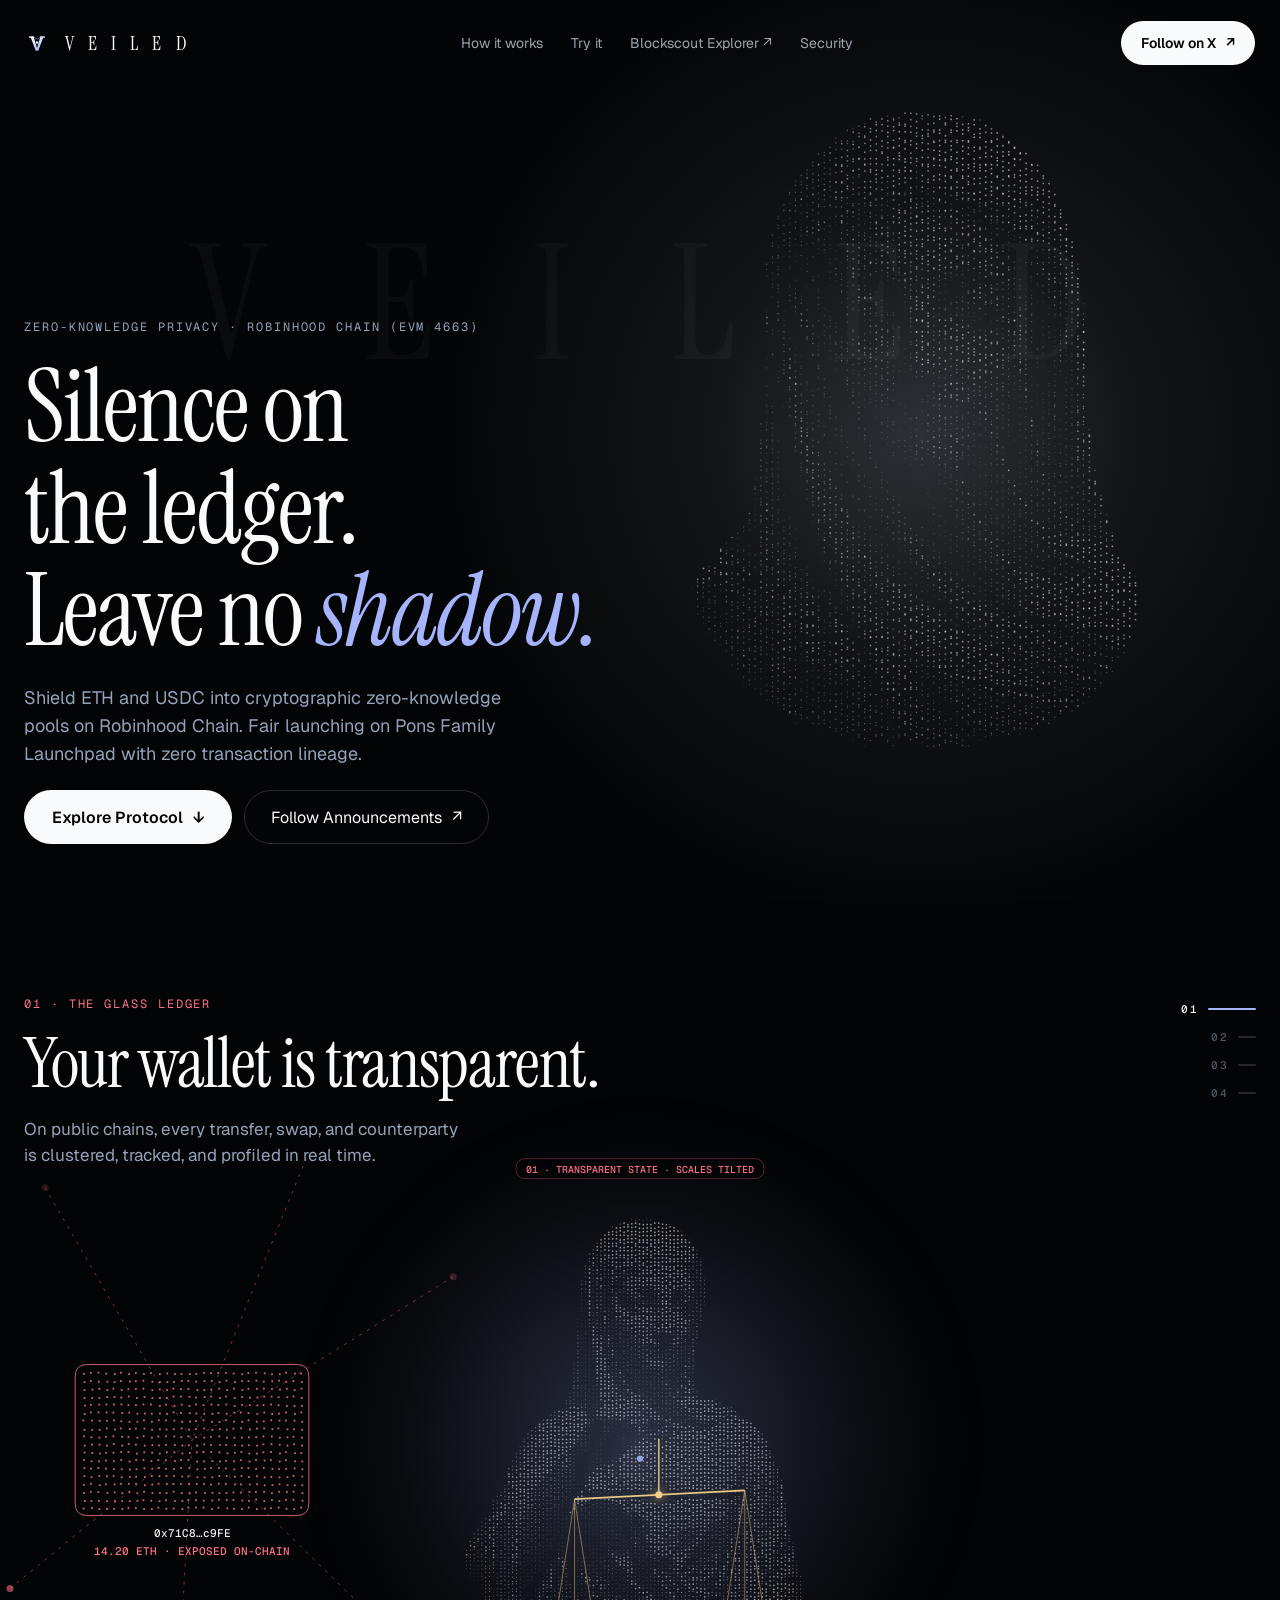
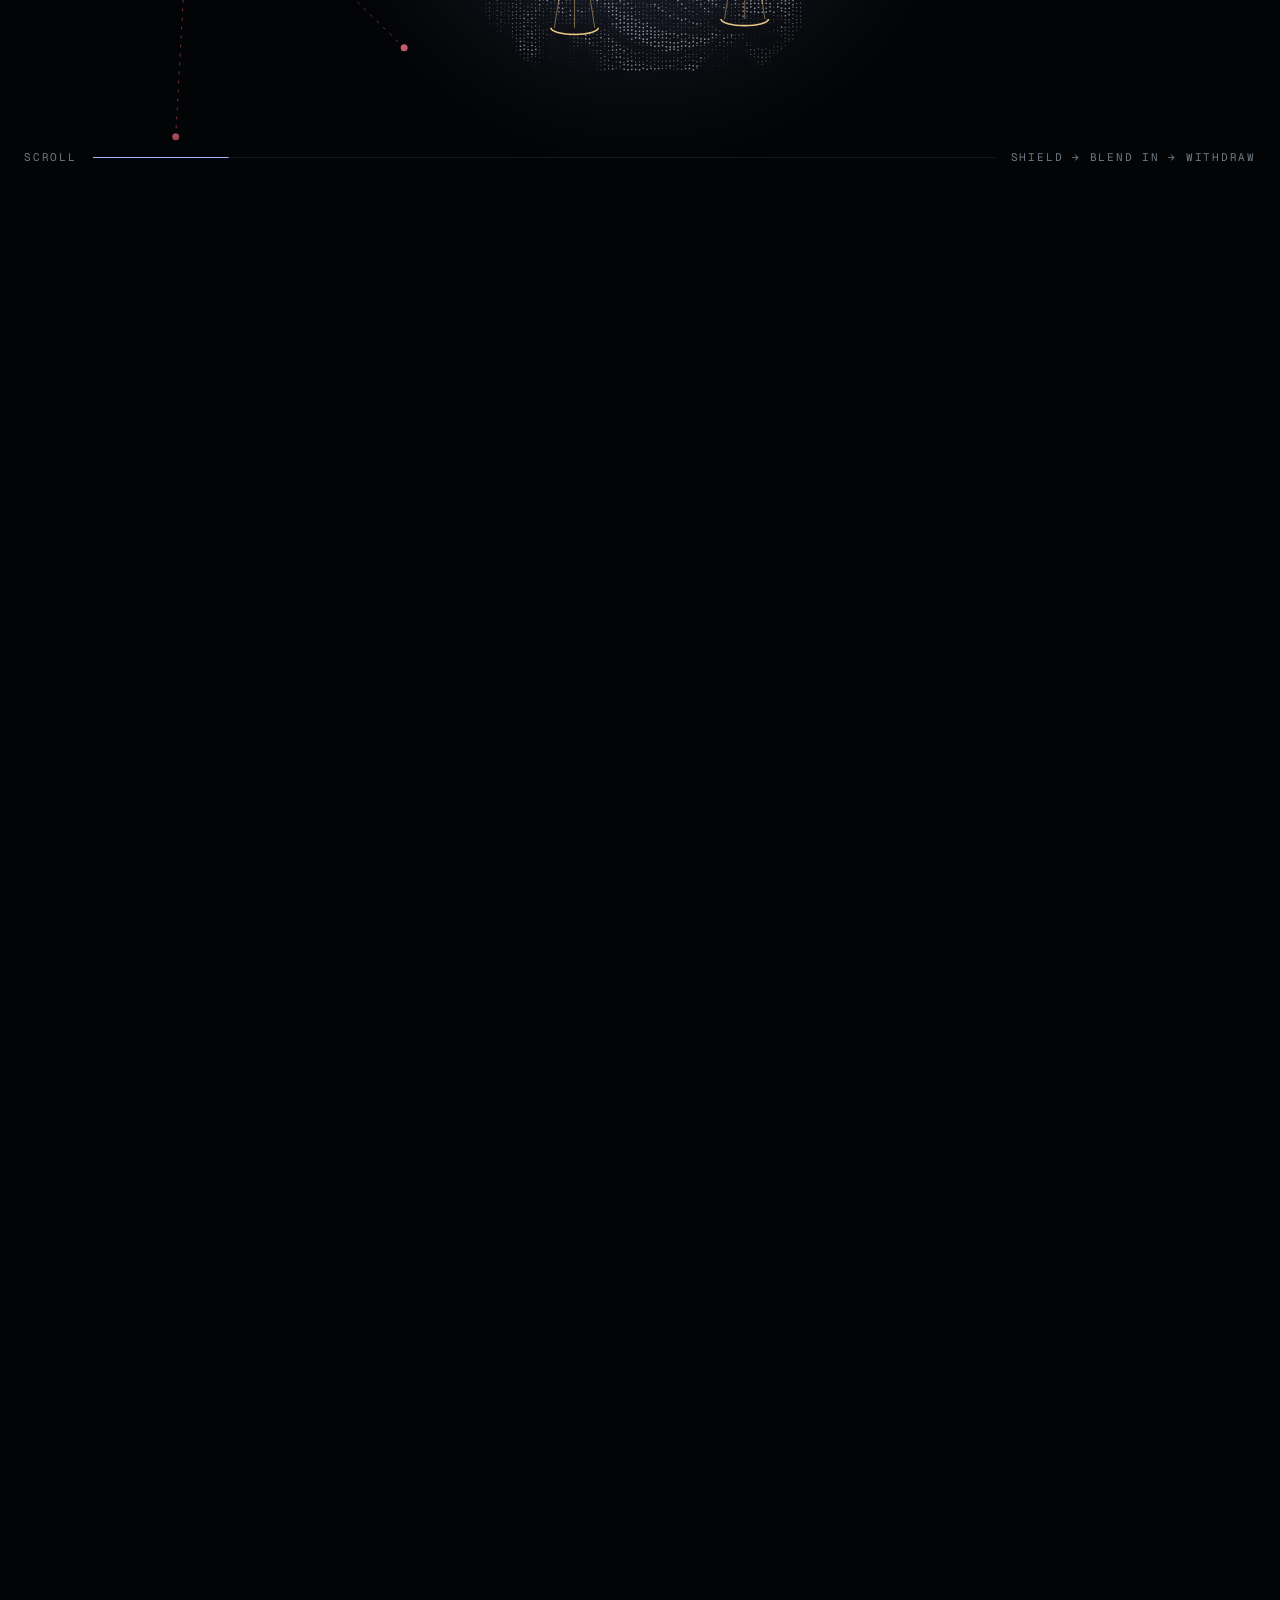
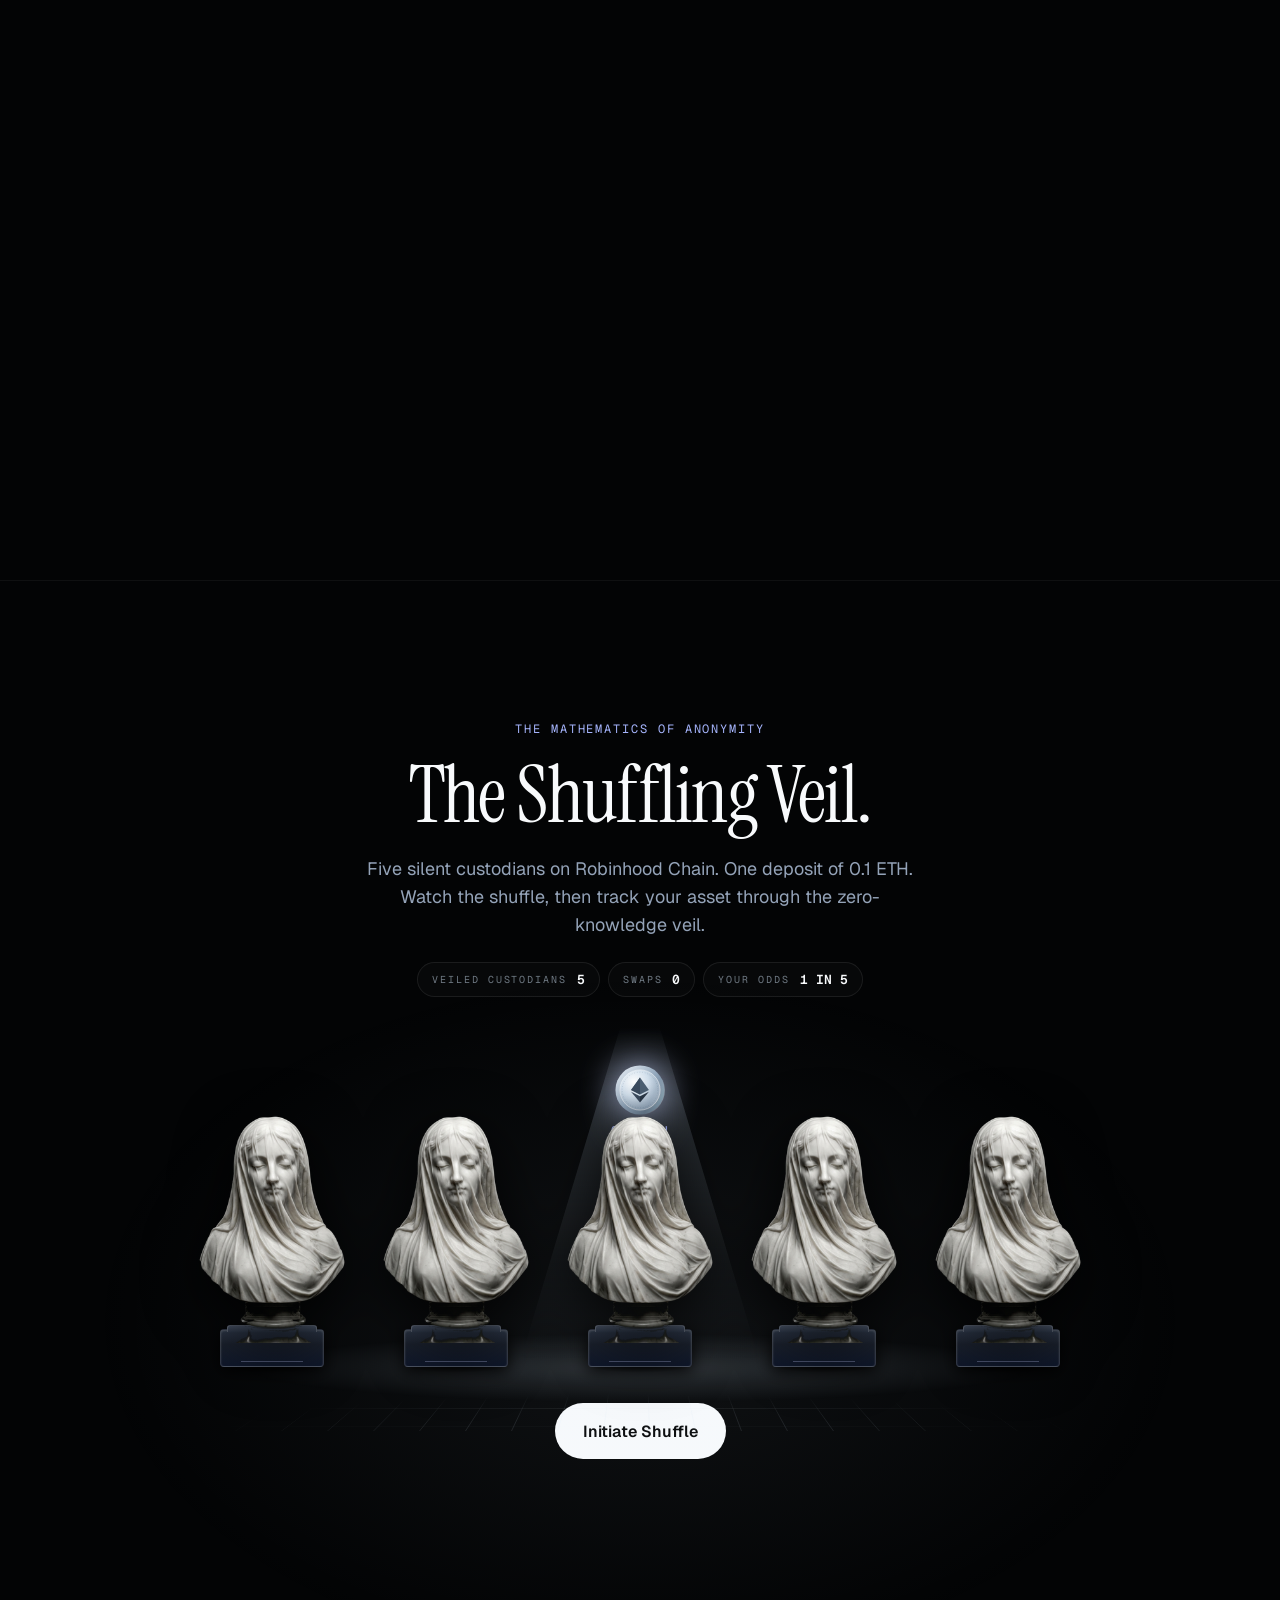
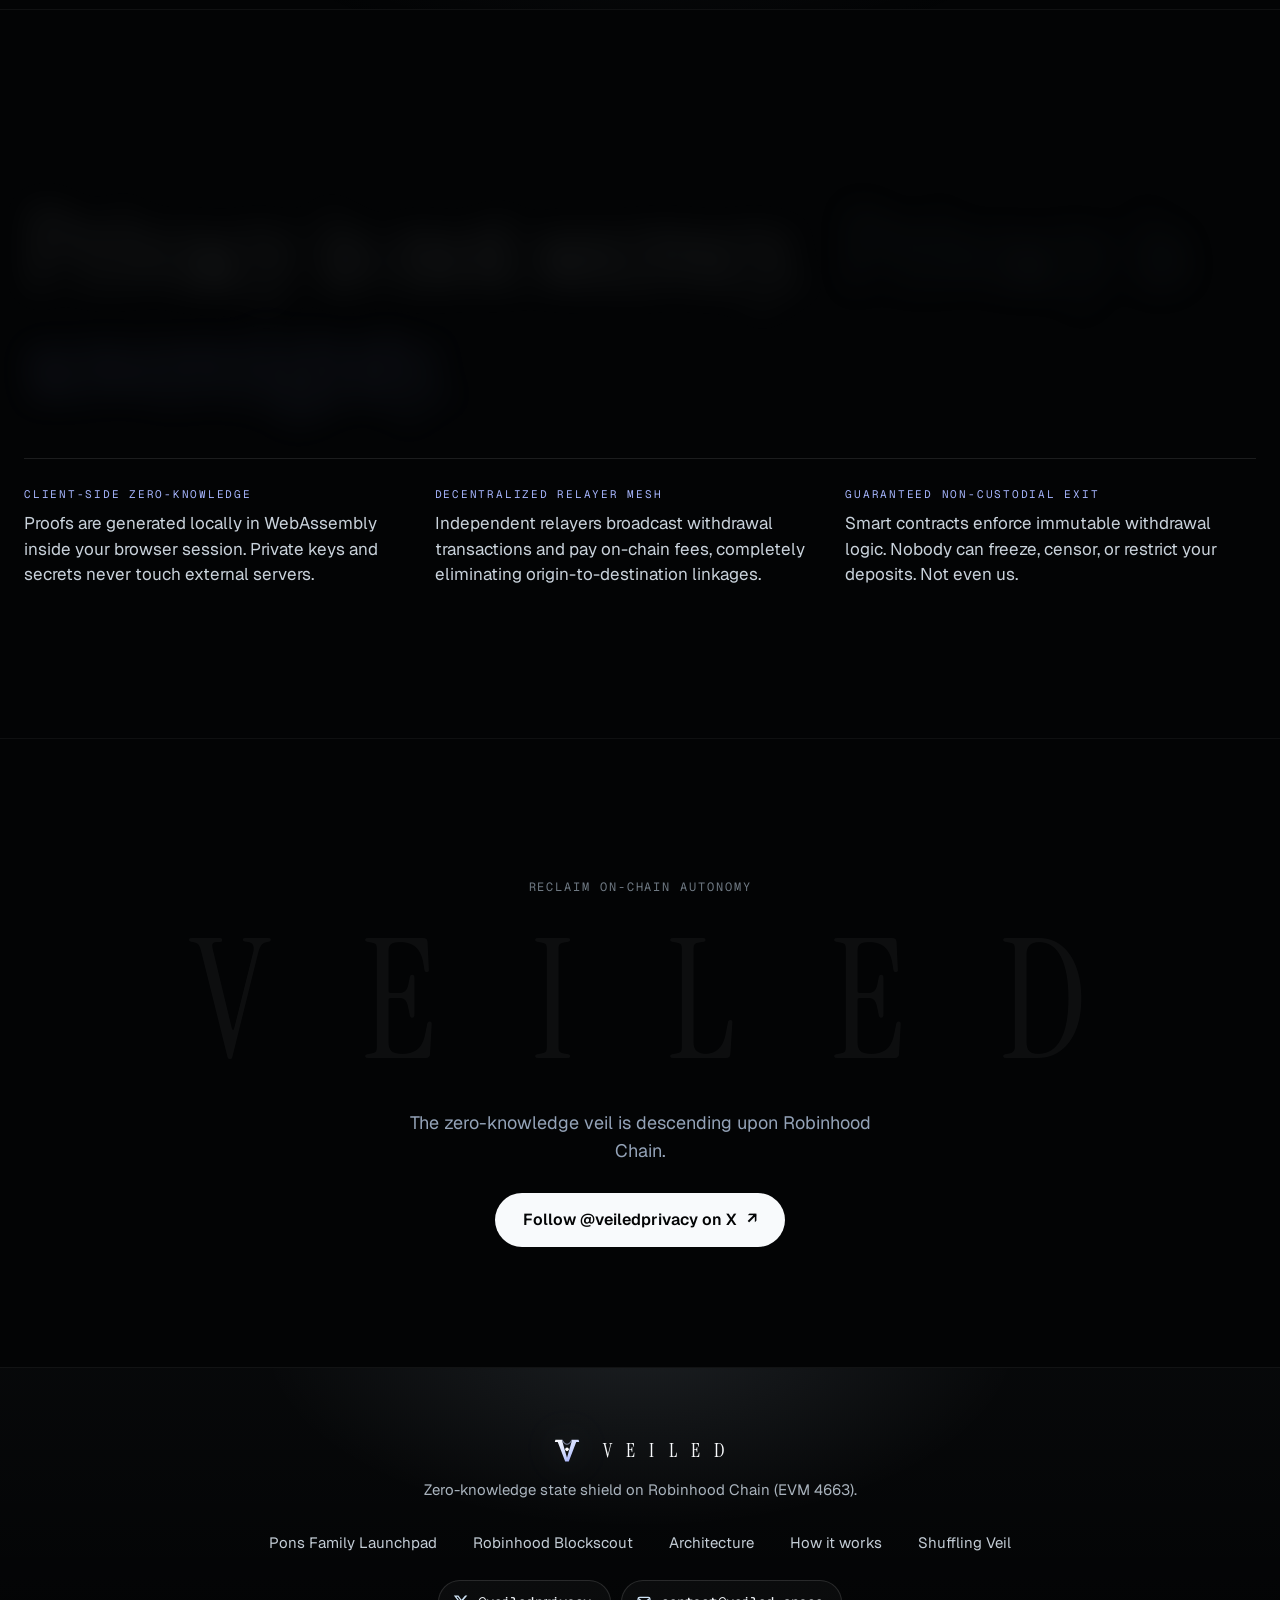
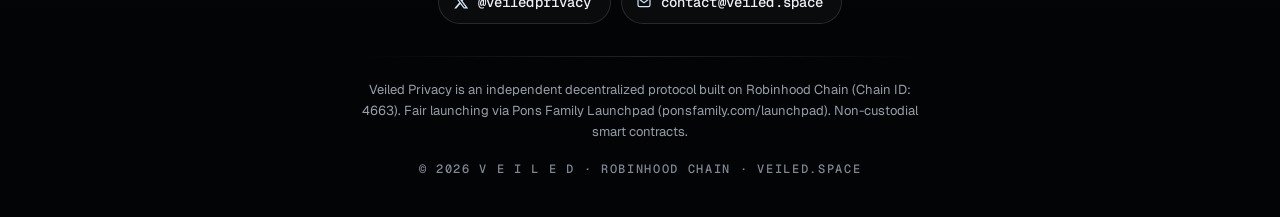
==== index.html @ 88e65398 "feat: initial release of V E I L E D on Robinhood Chain (EVM 4663)" ====
<!doctype html>
<html lang="en">
<head>
<meta charset="utf-8">
<meta name="viewport" content="width=device-width,initial-scale=1,viewport-fit=cover">
<title>V E I L E D · Zero-Knowledge State Shield on Robinhood Chain</title>
<meta name="description" content="Shield ETH and USDC into cryptographic zero-knowledge pools on Robinhood Chain. Fair launching via Pons Family Launchpad. Unlink your transaction lineage with mathematical finality.">
<link rel="icon" href="./favicon.svg" type="image/svg+xml">
<link rel="apple-touch-icon" href="/apple-touch-icon.png">
<meta name="theme-color" content="#030405">
<link rel="canonical" href="https://veiled.space/">
<meta property="og:type" content="website">
<meta property="og:site_name" content="V E I L E D">
<meta property="og:title" content="V E I L E D · Zero-Knowledge State Shield on Robinhood Chain">
<meta property="og:description" content="Shield ETH and USDC into cryptographic zero-knowledge pools on Robinhood Chain. Fair launching via Pons Family Launchpad. Unlink your transaction lineage with mathematical finality.">
<meta property="og:url" content="https://veiled.space/">
<meta property="og:image" content="https://veiled.space/share.png">
<meta property="og:image:type" content="image/png">
<meta property="og:image:width" content="1200">
<meta property="og:image:height" content="630">
<meta property="og:image:alt" content="Veiled: Silence on the ledger. Leave no shadow. Private ETH and USDC on Robinhood Chain.">
<meta name="twitter:card" content="summary_large_image">
<meta name="twitter:site" content="@veiledprivacy">
<meta name="twitter:title" content="V E I L E D · Zero-Knowledge State Shield on Robinhood Chain">
<meta name="twitter:description" content="Shield ETH and USDC into cryptographic zero-knowledge pools on Robinhood Chain. Fair launching via Pons Family Launchpad. Unlink your transaction lineage with mathematical finality.">
<meta name="twitter:image" content="https://veiled.space/share.png">

<link rel="preconnect" href="https://fonts.googleapis.com">
<link rel="preconnect" href="https://fonts.gstatic.com" crossorigin>
<link rel="stylesheet" href="https://fonts.googleapis.com/css2?family=Syne:wght@700;800&family=Geist:wght@400;500;600;700&family=Geist+Mono:wght@400;500&display=swap">
<style>
@font-face {
  font-family: 'Instrument Serif';
  font-style: normal;
  font-weight: 400;
  font-display: swap;
  src: url('./assets/instrument-serif-normal.woff2') format('woff2');
}
@font-face {
  font-family: 'Instrument Serif';
  font-style: italic;
  font-weight: 400;
  font-display: swap;
  src: url('./assets/instrument-serif-italic.woff2') format('woff2');
}

/* Layout: one cinematic scene per section — dust hood, pinned scroll story, shell game, statement, flashlight wordmark. */
:root{
  --bg:#030405;
  --ink:#F8FAFC;
  --soft:#94A3B8;
  --dim:#6F7983;
  --line:rgba(255,255,255,.08);
  --accent:#A5B4FC;
  --hot:#FB7185;
  --warn:#E9C27A;
  --display:'Syne','Arial Black',system-ui,sans-serif;
  --headline:'Instrument Serif',Baskerville,Georgia,'Times New Roman',serif;
  --body:'Geist',ui-sans-serif,system-ui,-apple-system,'Segoe UI',sans-serif;
  --mono:'Geist Mono',ui-monospace,'SFMono-Regular',Menlo,Consolas,monospace;
  color-scheme:dark;
}
*{box-sizing:border-box}
[hidden]{display:none!important}
html{scroll-behavior:smooth}
body{margin:0;background:var(--bg);color:var(--ink);font-family:var(--body);-webkit-font-smoothing:antialiased;overflow-x:hidden}
a{color:var(--ink)}
:focus-visible{outline:2px solid var(--accent);outline-offset:3px;border-radius:8px}
h1,h2{text-wrap:balance}
.wrap{width:100%;max-width:1280px;margin:0 auto;padding-inline:24px}
.mono{font-family:var(--mono);font-size:12px;letter-spacing:.16em;text-transform:uppercase}

/* buttons */
.btn{display:inline-flex;align-items:center;gap:10px;min-height:54px;padding:0 28px;border-radius:999px;border:0;background:var(--ink);color:var(--bg);text-decoration:none;font:600 16px var(--body);cursor:pointer;transition:transform .3s cubic-bezier(.2,.7,.1,1),box-shadow .3s}
.btn:hover{transform:translateY(-2px) scale(1.02);box-shadow:0 0 0 6px rgba(207,227,245,.08),0 18px 50px -10px rgba(207,227,245,.5)}
.btn .arr{display:inline-block;transition:transform .3s}
.btn:hover .arr{transform:translate(3px,-3px)}
.ghost{display:inline-flex;align-items:center;gap:10px;min-height:54px;padding:0 26px;border-radius:999px;border:1px solid rgba(255,255,255,.16);color:var(--ink);text-decoration:none;font-size:16px;transition:background .25s,border-color .25s}
.ghost:hover{background:rgba(255,255,255,.06);border-color:rgba(255,255,255,.3)}



/* hero */
.hero{position:relative;height:100vh;height:100svh;min-height:640px;display:flex;flex-direction:column;justify-content:flex-end;overflow:hidden;cursor:crosshair}
.halo{position:absolute;left:50%;top:42%;width:980px;height:980px;max-width:none;border-radius:50%;background:radial-gradient(circle,rgba(207,227,245,.2) 0%,rgba(207,227,245,.07) 28%,transparent 62%);transform:translate(-50%,-50%);animation:breathe 6s ease-in-out infinite;pointer-events:none}
@media (min-width:960px){.halo{left:72%;top:48%;width:1150px;height:1150px}}
@keyframes breathe{0%,100%{opacity:.75;transform:translate(-50%,-50%) scale(1)}50%{opacity:1;transform:translate(-50%,-50%) scale(1.06)}}
.ghostword{position:absolute;left:0;right:0;top:25%;text-align:center;font:400 clamp(44px,12.5vw,168px)/1 var(--headline);letter-spacing:.22em;padding-left:.22em;color:rgba(255,255,255,.032);pointer-events:none;user-select:none;white-space:nowrap;animation:wm 2.4s cubic-bezier(.16,1,.3,1) both}
@keyframes wm{from{opacity:0;letter-spacing:.38em;transform:scale(.97)}to{opacity:1;letter-spacing:.22em;transform:scale(1)}}
.brand span,.sf-brand span{font-family:var(--headline)!important;font-size:20px!important;font-weight:400!important;letter-spacing:.28em!important;text-transform:uppercase!important;color:var(--ink)!important;padding-left:.28em;display:inline-block;line-height:1}
.loader-word{font:400 24px var(--headline)!important;letter-spacing:.32em!important;text-transform:uppercase!important;color:var(--ink)!important;padding-left:.32em}
.hero canvas,.stage canvas{position:absolute;inset:0;width:100%;height:100%;pointer-events:none}
.hero-copy{position:relative;display:flex;flex-wrap:wrap;align-items:flex-end;justify-content:space-between;gap:32px;padding-block:0 56px;pointer-events:none}
.hero-copy > *{pointer-events:auto}
.hero-main{flex:0 1 580px;max-width:580px;min-width:0;display:flex;flex-direction:column;gap:22px}
.hero h1{margin:0;font:400 clamp(68px,7.8vw,128px)/1.02 var(--headline);letter-spacing:-.02em}
.hero h1 em,.phase h2 em{font-style:italic;font-weight:400;color:var(--accent)}
.hero p{margin:0;max-width:40ch;font-size:18px;line-height:1.55;color:var(--soft)}
.row{display:flex;flex-wrap:wrap;gap:12px}
.hero-side{display:flex;flex-direction:column;align-items:flex-end;gap:10px;color:var(--dim);font-size:11px}
.pulse{width:7px;height:7px;border-radius:50%;background:var(--accent);animation:pulse 1.8s ease-in-out infinite}
@keyframes pulse{0%,100%{opacity:1}50%{opacity:.3}}
.ca{display:flex;align-items:center;gap:14px;padding:10px 10px 10px 12px;margin-bottom:10px;border-radius:20px;border:1px solid rgba(207,227,245,.16);background:linear-gradient(180deg,rgba(207,227,245,.07),rgba(207,227,245,.02));-webkit-backdrop-filter:blur(14px);backdrop-filter:blur(14px);box-shadow:0 18px 50px -24px rgba(207,227,245,.35);text-transform:none;letter-spacing:0}
.ca-icon{flex:none;width:44px;height:44px;border-radius:50%;background:radial-gradient(circle at 50% 35%,rgba(207,227,245,.22),rgba(207,227,245,.04));box-shadow:inset 0 0 0 1px rgba(207,227,245,.22);display:grid;place-items:center}
.ca-icon img{width:30px;height:30px;border-radius:7px}
.ca-name{display:flex;flex-direction:column;gap:4px;margin-right:6px;min-width:0}
.ca-name strong{font:700 17px var(--body);color:var(--ink);letter-spacing:-.01em}
.ca-name small{display:inline-flex;white-space:nowrap;align-items:center;gap:7px;font:500 10px var(--mono);letter-spacing:.16em;text-transform:uppercase;color:var(--dim)}
.ca-name small i{width:6px;height:6px;border-radius:50%;background:var(--accent);box-shadow:0 0 8px var(--accent)}
.ca-addr{display:flex;margin-left:auto;flex:none;align-items:center;min-height:44px;border-radius:12px;border:1px solid rgba(255,255,255,.12);background:rgba(3,4,5,.55);cursor:pointer;transition:border-color .2s,background .2s}
.ca-addr:hover{border-color:rgba(207,227,245,.3);background:rgba(207,227,245,.05)}
.ca-addr code{padding:0 14px;white-space:nowrap;font:500 13px var(--mono);color:var(--ink)}
.ca-copy{display:grid;place-items:center;width:42px;align-self:stretch;border:0;border-left:1px solid rgba(255,255,255,.12);border-radius:0 12px 12px 0;background:none;color:var(--soft);cursor:pointer;transition:color .2s,background .2s}
.ca-copy:hover{color:var(--ink);background:rgba(255,255,255,.05)}
.ca-copy svg{width:15px;height:15px}
.ca-copy .ok,.ca.done .ca-copy .cp{display:none}
.ca.done .ca-copy .ok{display:block;color:var(--accent);animation:caPop .5s cubic-bezier(.3,1.7,.5,1)}
@keyframes caPop{from{opacity:0;transform:scale(.2) rotate(-25deg)}}
.ca-addr code{display:grid;justify-items:center;overflow:hidden}
.ca-addr code > span{grid-area:1/1;transition:opacity .25s,transform .35s cubic-bezier(.2,.7,.1,1)}
.ca-msg{opacity:0;transform:translateY(110%);color:var(--accent)}
.ca.done .ca-full{opacity:0;transform:translateY(-110%)}
.ca.done .ca-msg{opacity:1;transform:none}
.ca{position:relative;overflow:hidden}
.ca::after{content:"";position:absolute;inset:0;background:linear-gradient(100deg,transparent 35%,rgba(207,227,245,.24) 50%,transparent 65%);transform:translateX(-110%);pointer-events:none}
.ca.done::after{animation:caSweep .9s cubic-bezier(.3,.6,.2,1)}
.ca.done{animation:caGlow 1.4s ease-out}
@keyframes caSweep{to{transform:translateX(110%)}}
@keyframes caGlow{from{border-color:rgba(207,227,245,.75);box-shadow:0 0 0 4px rgba(207,227,245,.14),0 18px 60px -10px rgba(207,227,245,.7)}}
@media (prefers-reduced-motion:reduce){.ca.done,.ca.done::after,.ca.done .ca-copy .ok{animation:none}}
@media (max-width:400px){.ca{gap:8px;padding:8px 8px 8px 10px}.ca-icon{width:36px;height:36px}.ca-icon img{width:24px;height:24px}.ca-name{margin-right:0}.ca-name strong{font-size:15px}.ca-name small{font-size:9px;letter-spacing:.08em;gap:6px}.ca-addr{min-height:40px}.ca-addr code{padding:0 10px;font-size:12px}.ca-copy{width:36px}}
.rise{animation:rise .9s cubic-bezier(.2,.7,.1,1) both}
.rise.d1{animation-delay:.1s}.rise.d2{animation-delay:.2s}.rise.d3{animation-delay:.3s}.rise.d4{animation-delay:.4s}
@keyframes rise{from{opacity:0;transform:translateY(40px);filter:blur(10px)}to{opacity:1;transform:none;filter:none}}
.bob{display:inline-block;animation:bob 2.4s ease-in-out infinite}
@keyframes bob{0%,100%{transform:translateY(0)}50%{transform:translateY(6px)}}

/* story */
.story{position:relative;height:320vh;min-height:2400px}
.stage{position:sticky;top:env(safe-area-inset-top,0px);height:100vh;min-height:620px;max-height:980px;overflow:hidden}
.stage-top{position:relative;display:flex;justify-content:space-between;gap:24px;padding-block:96px 0}
.phases{position:relative;flex:1 1 auto;min-width:0;max-width:620px;height:260px}
.phase{position:absolute;inset:0;display:flex;flex-direction:column;gap:16px;opacity:0;transform:translateY(30px);filter:blur(8px);transition:opacity .7s ease,transform .9s cubic-bezier(.2,.7,.1,1),filter .7s ease}
.phase.is-past{transform:translateY(-30px)}
.phase.is-active{opacity:1;transform:none;filter:none}
.phase .mono{color:var(--accent)}
.phase[data-i="0"] .mono{color:var(--hot)}
.phase h2{margin:0;font:400 clamp(44px,5.4vw,78px)/1.04 var(--headline);letter-spacing:-.02em}
.phase p{margin:0;max-width:40ch;font-size:17px;line-height:1.55;color:var(--soft)}
.rail{flex:none;display:flex;flex-direction:column;gap:14px;padding-top:6px}
.rail span{display:flex;align-items:center;justify-content:flex-end;gap:10px;font:500 11px var(--mono);letter-spacing:.12em;color:#4E5762;transition:color .4s}
.rail i{display:block;width:18px;height:2px;border-radius:2px;background:rgba(255,255,255,.14);transition:width .5s cubic-bezier(.2,.7,.1,1),background .4s}
.rail span.on{color:var(--ink)}
.rail span.on i{width:48px}
.rail span.done i,.rail span.on i{background:var(--accent)}
.progress{position:absolute;left:0;right:0;bottom:36px}
.progress .wrap{display:flex;align-items:center;gap:16px;color:var(--dim);font-size:11px}
.progress .track{flex:1 1 auto;height:1px;background:var(--line);overflow:hidden}
.progress .bar{display:block;height:100%;background:var(--accent);transform-origin:left;transform:scaleX(0)}
@media (max-width:640px){.rail{display:none}.stage-top{padding-block:84px 0}.hero-side{align-items:flex-start}}

/* game */
.game{position:relative;padding-block:140px 150px;border-top:1px solid rgba(255,255,255,.05);overflow:hidden}
.game::before{content:"";position:absolute;left:50%;top:38%;width:1100px;height:700px;transform:translateX(-50%);background:radial-gradient(closest-side,rgba(207,227,245,.07),transparent);pointer-events:none}
.game-head{position:relative;z-index:3;display:flex;flex-direction:column;align-items:center;text-align:center;gap:18px}
.game-head .mono{color:var(--accent)}
.game h2,.enter h2{margin:0;font:400 clamp(48px,6.2vw,92px)/1.03 var(--headline);letter-spacing:-.02em}
.game-head p{margin:0;min-height:56px;max-width:46ch;font-size:18px;line-height:1.55;color:var(--soft);transition:color .3s}
.game-head p.reveal{color:var(--ink)}
.hud{position:relative;display:flex;justify-content:center;flex-wrap:wrap;gap:8px;margin-top:6px}
.hud span{display:inline-flex;align-items:center;gap:10px;padding:8px 14px;border-radius:999px;border:1px solid rgba(255,255,255,.08);background:rgba(255,255,255,.02);color:var(--dim);font-size:10px}
.hud b{font:600 13px var(--mono);letter-spacing:0;color:var(--ink);font-variant-numeric:tabular-nums}
.table{position:relative;max-width:920px;height:360px;margin:34px auto 0}
.floor{position:absolute;left:-4%;right:-4%;bottom:-40px;height:150px;perspective:600px;pointer-events:none}
.floor::before{content:"";position:absolute;inset:0;transform:rotateX(72deg);transform-origin:50% 100%;
  background-image:linear-gradient(rgba(207,227,245,.10) 1px,transparent 1px),linear-gradient(90deg,rgba(207,227,245,.10) 1px,transparent 1px);background-size:46px 46px;
  -webkit-mask-image:radial-gradient(ellipse 60% 90% at 50% 100%,#000 30%,transparent 75%);mask-image:radial-gradient(ellipse 60% 90% at 50% 100%,#000 30%,transparent 75%)}
.floor::after{content:"";position:absolute;left:10%;right:10%;bottom:28px;height:70px;border-radius:50%;background:radial-gradient(closest-side,rgba(207,227,245,.16),transparent)}
.spot{position:absolute;top:-6px;bottom:30px;width:240px;margin-left:-120px;pointer-events:none;opacity:1;-webkit-mask-image:linear-gradient(180deg,transparent,#000 22%);mask-image:linear-gradient(180deg,transparent,#000 22%);
  background:linear-gradient(180deg,rgba(207,227,245,.22),rgba(207,227,245,.05) 70%,transparent);clip-path:polygon(42% 0,58% 0,100% 100%,0 100%);
  filter:blur(6px);transition:left .5s cubic-bezier(.2,.7,.1,1),opacity .6s ease,width .6s ease,margin .6s ease}
.spot.off{opacity:0}
.spot.flood{left:50%!important;width:100%;margin-left:-50%;opacity:.7}
.hood{position:absolute;bottom:24px;width:20%;height:290px;display:flex;flex-direction:column;align-items:center;justify-content:flex-end;transition:left .45s cubic-bezier(.2,.8,.2,1);z-index:2}
.hood.hop button{animation:hop .32s ease}
@keyframes hop{50%{transform:translateY(-16px) scale(1.02)}}
.hood .plinth{position:absolute;bottom:0;width:min(104px,72%);height:38px;background:linear-gradient(180deg,#2D3748 0%,#1A202C 40%,#0F172A 100%);border:1px solid rgba(255,255,255,.14);border-radius:4px;box-shadow:0 4px 16px rgba(0,0,0,.9),inset 0 1px 2px rgba(255,255,255,.2);z-index:1;display:flex;flex-direction:column;align-items:center}
.hood .plinth::before{content:"";position:absolute;top:-5px;width:86%;height:6px;background:linear-gradient(180deg,#4A5568 0%,#2D3748 100%);border:1px solid rgba(255,255,255,.2);border-bottom:none;border-radius:3px 3px 0 0}
.hood .plinth::after{content:"";position:absolute;bottom:4px;width:60%;height:1px;background:rgba(199,210,254,.3)}
.hood .shadow{position:absolute;bottom:-6px;left:50%;width:110px;height:18px;margin-left:-55px;border-radius:50%;background:radial-gradient(ellipse,rgba(0,0,0,.85) 0%,transparent 70%);pointer-events:none;transition:transform .6s cubic-bezier(.16,1,.3,1),opacity .6s;z-index:0}
.hood.lifted .shadow{transform:scale(.6);opacity:.4}
.hood .coin{position:absolute;bottom:42px;left:50%;width:50px;height:50px;margin-left:-25px;border-radius:50%;z-index:2;opacity:0;transition:transform .65s cubic-bezier(.2,.9,.2,1),opacity .45s ease;filter:drop-shadow(0 0 18px rgba(199,210,254,.85));pointer-events:none}
.hood .coin svg{width:100%;height:100%;display:block}
.coin .spin{position:relative;width:100%;height:100%;border-radius:50%;overflow:hidden;animation:spin 3.2s linear infinite}
@keyframes spin{0%{transform:rotateY(0)}50%{transform:rotateY(180deg)}100%{transform:rotateY(360deg)}}
.coin .spin::after{content:"";position:absolute;inset:0;border-radius:50%;background:linear-gradient(115deg,transparent 35%,rgba(255,255,255,.6) 50%,transparent 65%);background-size:250% 100%;animation:shine 2.4s ease-in-out infinite;mix-blend-mode:overlay}
@keyframes shine{from{background-position:150% 0}to{background-position:-50% 0}}
.coin-label{position:absolute;left:50%;bottom:-22px;transform:translateX(-50%);font:600 11px var(--mono);letter-spacing:.12em;color:var(--accent);white-space:nowrap;opacity:0;transition:opacity .4s .3s}
.revealed .coin-label,.hood.idle-coin .coin-label{opacity:1}
.revealed .coin .spin{animation:pop .6s cubic-bezier(.3,1.6,.5,1) backwards,spin 3.2s .6s linear infinite}
@keyframes pop{from{transform:scale(.3)}}
.hood button{position:absolute;bottom:24px;width:min(148px,88%);aspect-ratio:233/360;padding:0;border:0;background:transparent;display:flex;align-items:flex-end;justify-content:center;z-index:4;transition:transform .65s cubic-bezier(.16,1,.3,1),filter .35s ease,opacity .4s}
.hood button:not([disabled]){cursor:pointer}
.hood .bust-img{width:100%;height:auto;display:block;filter:drop-shadow(0 14px 28px rgba(0,0,0,.85));transition:transform .4s cubic-bezier(.16,1,.3,1),filter .3s ease;user-select:none;pointer-events:auto}
.hood button:not([disabled]):hover{transform:translateY(-8px) scale(1.02);filter:drop-shadow(0 0 24px rgba(199,210,254,.75))}
.hood.picked button{filter:drop-shadow(0 0 34px rgba(245,210,140,.9))}
.hood.lifted button{transform:translateY(-115px);filter:drop-shadow(0 0 28px rgba(199,210,254,.85))}
.hood.revealed .coin{filter:drop-shadow(0 0 28px rgba(199,210,254,.95))}
@media (max-width:640px){.hood{height:220px;bottom:16px}.hood .plinth{width:min(80px,70%);height:30px}.hood .coin{bottom:32px;width:40px;height:40px;margin-left:-20px}.hood button{bottom:18px}.hood.lifted button{transform:translateY(-80px)}.hood .shadow{width:76px;margin-left:-38px}.table{height:330px}.hud span{padding:6px 10px}}
.game-cta{display:flex;justify-content:center;min-height:56px;margin-top:12px}

/* statement */
.clean{padding-block:150px;border-top:1px solid rgba(255,255,255,.05)}
.clean .wrap{display:flex;flex-direction:column;gap:72px}
.big{margin:0;font:400 clamp(46px,9vw,148px)/.98 var(--headline);letter-spacing:-.02em;display:flex;flex-wrap:wrap;gap:0 .24em}
.big .n{color:var(--dim)}.big .a{color:var(--accent)}
.big span{display:inline-block;will-change:filter,opacity,transform}
.points{display:flex;flex-wrap:wrap;border-top:1px solid rgba(255,255,255,.1)}
.points div{flex:1 1 280px;min-width:0;padding:28px 28px 0 0;display:flex;flex-direction:column;gap:10px}
.points .mono{font-size:11px;color:var(--accent)}
.points p{margin:0;font-size:17px;line-height:1.5;color:#C9D2DB}
@supports (animation-timeline: view()){
  .slide{animation:slide linear both;animation-timeline:view();animation-range:entry 0% cover 30%}
}
@keyframes word{from{opacity:.25;filter:blur(12px);transform:translateY(30px)}to{opacity:1;filter:none;transform:none}}
@keyframes slide{from{opacity:.2;transform:translateY(60px)}to{opacity:1;transform:none}}

/* enter */
.enter{position:relative;padding-block:140px 120px;border-top:1px solid rgba(255,255,255,.05);overflow:hidden;display:flex;flex-direction:column;align-items:center;text-align:center;gap:28px}
.enter .mono{color:var(--dim)}
.flashbox{position:relative;width:100%}
.flashbox div{font:400 clamp(44px,13vw,175px)/.95 var(--headline);letter-spacing:.20em;padding-left:.20em;user-select:none}
.flashbox .base{color:rgba(255,255,255,.045)}
.flashbox .lit{position:absolute;inset:0;color:var(--accent);-webkit-mask-image:radial-gradient(circle 220px at var(--cx,-999px) var(--cy,-999px),#000 0%,rgba(0,0,0,.4) 50%,transparent 100%);mask-image:radial-gradient(circle 220px at var(--cx,-999px) var(--cy,-999px),#000 0%,rgba(0,0,0,.4) 50%,transparent 100%)}
.enter p{margin:0;max-width:40ch;font-size:18px;line-height:1.55;color:var(--soft)}
.sr{position:absolute;width:1px;height:1px;overflow:hidden;clip:rect(0 0 0 0);white-space:nowrap}

body:not(.ready) .rise,body:not(.ready) .ghostword{animation-play-state:paused}

@media (prefers-reduced-motion:reduce){
  .halo,.ghostword,.pulse,.rise,.bob,.slide,.coin .spin,.coin .spin::after,.hood.hop button{animation:none}
  .phase,.hood,.coin,.hood button{transition:none}
}


.nav.scrolled{animation:none!important;transform:none!important}
</style>
  <script type="module" crossorigin src="./assets/hosts-Dhq3J-lZ.js"></script>
  <script type="module" crossorigin src="./assets/site-nav-CTcSYDIB.js"></script>
  <link rel="stylesheet" crossorigin href="./assets/hosts-DyUKjrHR.css">
  <link rel="stylesheet" crossorigin href="./assets/site-nav-CgcRjVws.css">
  <link rel="stylesheet" crossorigin href="./assets/loader-LzncGZh9.css">
  <link rel="preconnect" href="https://fonts.googleapis.com">
  <link rel="preconnect" href="https://fonts.gstatic.com" crossorigin>
  <link href="https://fonts.googleapis.com/css2?family=Instrument+Serif:ital@0;1&display=swap" rel="stylesheet">
</head>
<body>
<div class="loader" id="loader" aria-hidden="true">
  <div class="loader-inner">
    <svg viewBox="0 0 28 28" fill="none">
      <path class="lh-outer" d="M 5 6 L 10 6 L 14 20 L 18 6 L 23 6 L 23.5 7.8 L 21.2 7.8 L 15.4 23 L 12.6 23 L 6.8 7.8 L 4.5 7.8 Z" fill="#10151F" stroke="#A5B4FC" stroke-width="1.2"/>
      <path class="lh-void" d="M 10 6 Q 14 13 18 6" stroke="rgba(199,210,254,0.6)" stroke-width="0.8" fill="none"/>
      <circle class="lh-eye" cx="14" cy="13.5" r="1.5" fill="#FFFFFF"/>
    </svg>
    <div class="loader-word">V E I L E D</div>
    <div class="loader-bar"><span></span></div>
    <div class="loader-status">Entering the dark</div>
  </div>
</div>
<script>
(() => {
  // The intro plays once when you first enter (per tab). Reloads and pages you open
  // afterwards in the same visit skip it. Pages that load data first set <html data-wait-app>
  // and call window.veiledLoaded() when ready.
  const el = document.getElementById('loader');
  const finish = () => { document.body.classList.add('ready'); document.dispatchEvent(new Event('veiled:ready')); };
  let seen = false;
  try { seen = sessionStorage.getItem('veiled-seen') === '1'; sessionStorage.setItem('veiled-seen', '1'); } catch (e) {}
  if (seen) { el.remove(); window.veiledLoaded = () => {}; finish(); return; }
  const bar = el.querySelector('.loader-bar span');
  const reduce = window.matchMedia && matchMedia('(prefers-reduced-motion: reduce)').matches;
  const min = reduce ? 0 : 850;
  const start = performance.now();
  let p = 0, pending = 'waitApp' in document.documentElement.dataset ? 2 : 1, done = false;
  const tick = setInterval(() => { p += (0.92 - p) * 0.1; bar.style.setProperty('--p', p.toFixed(3)); }, 80);
  window.veiledLoaded = () => {
    if (done || --pending > 0) return;
    done = true;
    setTimeout(() => {
      clearInterval(tick);
      bar.style.setProperty('--p', '1');
      setTimeout(() => { el.classList.add('out'); finish(); setTimeout(() => el.remove(), 700); }, 120);
    }, Math.max(0, min - (performance.now() - start)));
  };
  if (document.readyState === 'complete') {
    window.veiledLoaded();
  } else {
    addEventListener('load', () => window.veiledLoaded());
    setTimeout(() => window.veiledLoaded(), 1000);
  }
})();
</script>


<header class="nav" id="siteNav">
  <div class="navbar">
    <a class="brand" href="/" aria-label="Veiled home">
      <svg width="24" height="24" viewBox="0 0 28 28" fill="none" aria-hidden="true">
        <defs>
          <linearGradient id="v-nav-mark" x1="0" y1="0" x2="1" y2="1">
            <stop offset="0%" stop-color="#FFFFFF"/>
            <stop offset="60%" stop-color="#C7D2FE"/>
            <stop offset="100%" stop-color="#818CF8"/>
          </linearGradient>
        </defs>
        <path d="M 5 6 L 10 6 L 14 20 L 18 6 L 23 6 L 23.5 7.8 L 21.2 7.8 L 15.4 23 L 12.6 23 L 6.8 7.8 L 4.5 7.8 Z" fill="url(#v-nav-mark)"/>
        <path d="M 10 6 Q 14 13 18 6" stroke="rgba(199,210,254,0.6)" stroke-width="0.8" fill="none"/>
        <circle cx="14" cy="13.5" r="1.4" fill="#FFFFFF"/>
      </svg>
      <span>V E I L E D</span>
    </a>
    <nav class="navlinks" aria-label="Main">
      <a href="#story">How it works</a>
      <a href="#game">Try it</a>
      <a href="https://robinhoodchain.blockscout.com" target="_blank" rel="noopener">Blockscout Explorer ↗</a>
      <a href="#clean">Security</a>
    </nav>
    <div class="nav-cta">
      <a class="btn" href="https://x.com/veiledprivacy" target="_blank" rel="noopener">Follow on X <span class="arr">↗</span></a>
      <button type="button" class="menu-btn" aria-expanded="false" aria-controls="mobileMenu" aria-label="Open menu">
        <svg viewBox="0 0 24 24" fill="none" stroke="currentColor" stroke-width="1.8" aria-hidden="true"><path d="M4 7h16M4 12h16M4 17h16"/></svg>
      </button>
    </div>
  </div>
  <nav class="mobile-menu" id="mobileMenu" aria-label="Menu" hidden>
    <a href="#story">How it works</a>
    <a href="#game">Try it</a>
    <a href="#clean">Security</a>
    <a href="https://robinhoodchain.blockscout.com" target="_blank" rel="noopener">Blockscout Explorer ↗</a>
    <a href="https://x.com/veiledprivacy" target="_blank" rel="noopener">Follow on X ↗</a>
  </nav>
</header>

<main>
  <section class="hero" id="top">
    <div class="halo" aria-hidden="true"></div>
    <div class="ghostword" aria-hidden="true">V E I L E D</div>
    <canvas id="heroCanvas" aria-hidden="true"></canvas>
    <div class="wrap hero-copy">
      <div class="hero-main">
        <span class="mono rise d1" style="color:var(--soft)">Zero-Knowledge Privacy · Robinhood Chain (EVM 4663)</span>
        <h1 class="rise d2">Silence on the ledger.<br>Leave no <em>shadow.</em></h1>
        <p class="rise d3">Shield ETH and USDC into cryptographic zero-knowledge pools on Robinhood Chain. Fair launching on Pons Family Launchpad with zero transaction lineage.</p>
        <div class="row rise d4">
          <a class="btn" href="#story">Explore Protocol <span class="bob">↓</span></a>
          <a class="ghost" href="https://x.com/veiledprivacy" target="_blank" rel="noopener">Follow Announcements <span class="arr">↗</span></a>
        </div>
      </div>
    </div>
  </section>

  <section class="story" id="story" aria-label="How Veiled works">
    <div class="stage" id="stage">
      <canvas id="storyCanvas" aria-hidden="true"></canvas>
      <div class="wrap stage-top">
        <div class="phases">
          <div class="phase is-active" data-i="0">
            <span class="mono">01 · The Glass Ledger</span>
            <h2>Your wallet is transparent.</h2>
            <p>On public chains, every transfer, swap, and counterparty is clustered, tracked, and profiled in real time.</p>
          </div>
          <div class="phase" data-i="1">
            <span class="mono">02 · Cryptographic Shield</span>
            <h2>Sever on-chain lineage.</h2>
            <p>A single client-side zero-knowledge proof deposits your ETH or USDC on Robinhood Chain into the Merkle accumulator pool. That is the last trace anyone sees.</p>
          </div>
          <div class="phase" data-i="2">
            <span class="mono">03 · Anonymity Swarm</span>
            <h2>Dissolve into noise.</h2>
            <p>Inside the accumulator, your state blends into thousands of other deposits. Mathematical entropy makes deterministic tracking impossible.</p>
          </div>
          <div class="phase" data-i="3">
            <span class="mono">04 · Clean Withdrawal</span>
            <h2>Emerge untraceable.</h2>
            <p>Withdraw clean assets to any unlinked destination wallet. Decentralized relayers sponsor initial gas so your fresh wallet needs zero prior history.</p>
          </div>
        </div>
        <div class="rail" aria-hidden="true">
          <span class="on">01<i></i></span><span>02<i></i></span><span>03<i></i></span><span>04<i></i></span>
        </div>
      </div>
      <div class="progress" aria-hidden="true">
        <div class="wrap mono"><span id="modeLabel">Scroll</span><span class="track"><span class="bar" id="bar"></span></span><span>Shield → Blend in → Withdraw</span></div>
      </div>
    </div>
  </section>

  <section class="game" id="game">
    <div class="wrap">
      <div class="game-head slide">
        <span class="mono">The Mathematics of Anonymity</span>
        <h2>The Shuffling Veil.</h2>
        <p id="shellMsg" aria-live="polite">Five silent custodians on Robinhood Chain. One deposit of 0.1 ETH. Watch the shuffle, then track your asset through the zero-knowledge veil.</p>
        <div class="hud mono" aria-hidden="true"><span>Veiled Custodians <b>5</b></span><span>Swaps <b id="swapCount">0</b></span><span>Your odds <b id="oddsText">1 in 5</b></span></div>
      </div>
      <div class="table" id="table">
        <svg width="0" height="0" style="position:absolute" aria-hidden="true" focusable="false">
          <defs>
            <linearGradient id="hg-cloak" x1="0" y1="0" x2="0" y2="1"><stop offset="0" stop-color="#2A3542"/><stop offset=".55" stop-color="#131A22"/><stop offset="1" stop-color="#07090C"/></linearGradient>
            <radialGradient id="cg-face" cx=".35" cy=".3" r=".8"><stop offset="0" stop-color="#FFFFFF"/><stop offset=".45" stop-color="#D3E1EE"/><stop offset="1" stop-color="#7F95AB"/></radialGradient>
            <linearGradient id="cg-rim" x1="0" y1="0" x2="1" y2="1"><stop offset="0" stop-color="#F2F7FC"/><stop offset=".5" stop-color="#93A8BD"/><stop offset="1" stop-color="#4D6074"/></linearGradient>
            <filter id="hg-glow" x="-200%" y="-200%" width="500%" height="500%"><feGaussianBlur stdDeviation=".45" result="b"/><feMerge><feMergeNode in="b"/><feMergeNode in="SourceGraphic"/></feMerge></filter>
          </defs>
        </svg>
        <div class="floor" aria-hidden="true"></div>
        <div class="spot" id="spot" aria-hidden="true"></div>
      </div>
      <div class="game-cta"><button type="button" class="btn" id="shellBtn">Initiate Shuffle</button></div>
    </div>
  </section>

  <section class="clean" id="clean">
    <div class="wrap">
      <h2 class="big"><span>Privacy is not secrecy.</span><span class="n">Privacy is</span><span class="a">sovereignty.</span></h2>
      <div class="points slide">
        <div><span class="mono">Client-Side Zero-Knowledge</span><p>Proofs are generated locally in WebAssembly inside your browser session. Private keys and secrets never touch external servers.</p></div>
        <div><span class="mono">Decentralized Relayer Mesh</span><p>Independent relayers broadcast withdrawal transactions and pay on-chain fees, completely eliminating origin-to-destination linkages.</p></div>
        <div><span class="mono">Guaranteed Non-Custodial Exit</span><p>Smart contracts enforce immutable withdrawal logic. Nobody can freeze, censor, or restrict your deposits. Not even us.</p></div>
      </div>
    </div>
  </section>

  <section class="enter" id="enter">
    <span class="mono">Reclaim On-Chain Autonomy</span>
    <div class="flashbox" id="flashbox">
      <div class="base" aria-hidden="true">V E I L E D</div>
      <div class="lit" aria-hidden="true">V E I L E D</div>
      <span class="sr">Veiled</span>
    </div>
    <p>The zero-knowledge veil is descending upon Robinhood Chain.</p>
    <a class="btn" href="https://x.com/veiledprivacy" target="_blank" rel="noopener">Follow @veiledprivacy on X <span class="arr">↗</span></a>
  </section>
</main>

<footer class="site-foot">
  <div class="sf-glow" aria-hidden="true"></div>
  <div class="sf-in">
    <a class="sf-brand" href="/" data-site="/" aria-label="Veiled home">
      <svg width="36" height="36" viewBox="0 0 28 28" fill="none" aria-hidden="true">
        <defs>
          <linearGradient id="v-foot-mark" x1="0" y1="0" x2="1" y2="1">
            <stop offset="0%" stop-color="#FFFFFF"/>
            <stop offset="60%" stop-color="#C7D2FE"/>
            <stop offset="100%" stop-color="#818CF8"/>
          </linearGradient>
        </defs>
        <path d="M 5 6 L 10 6 L 14 20 L 18 6 L 23 6 L 23.5 7.8 L 21.2 7.8 L 15.4 23 L 12.6 23 L 6.8 7.8 L 4.5 7.8 Z" fill="url(#v-foot-mark)"/>
        <path d="M 10 6 Q 14 13 18 6" stroke="rgba(199,210,254,0.6)" stroke-width="0.8" fill="none"/>
        <circle cx="14" cy="13.5" r="1.4" fill="#FFFFFF"/>
      </svg>
      <span>V E I L E D</span>
    </a>
    <p class="sf-tag">Zero-knowledge state shield on Robinhood Chain (EVM 4663).</p>
    <nav class="sf-links" aria-label="Footer">
      <a href="https://ponsfamily.com/launchpad" target="_blank" rel="noopener">Pons Family Launchpad</a>
      <a href="https://robinhoodchain.blockscout.com" target="_blank" rel="noopener">Robinhood Blockscout</a>
      <a href="#clean">Architecture</a>
      <a href="#story">How it works</a>
      <a href="#game">Shuffling Veil</a>
    </nav>
    <div class="sf-social">
      <a class="sf-chip" href="https://x.com/veiledprivacy" target="_blank" rel="noopener" aria-label="Veiled on X (@veiledprivacy)">
        <svg viewBox="0 0 24 24" fill="currentColor" aria-hidden="true"><path d="M18.244 2.25h3.308l-7.227 8.26 8.502 11.24H16.17l-5.214-6.817L4.99 21.75H1.68l7.73-8.835L1.254 2.25H8.08l4.713 6.231zm-1.161 17.52h1.833L7.084 4.126H5.117z"/></svg>
        <span>@veiledprivacy</span>
      </a>
      <a class="sf-chip" href="mailto:contact@veiled.space" aria-label="Email contact@veiled.space">
        <svg viewBox="0 0 24 24" fill="none" stroke="currentColor" stroke-width="1.8" stroke-linecap="round" stroke-linejoin="round" aria-hidden="true"><rect x="3" y="5" width="18" height="14" rx="2.5"/><path d="M4 7l8 6 8-6"/></svg>
        <span>contact@veiled.space</span>
      </a>
    </div>
    <div class="sf-rule" aria-hidden="true"></div>
    <p class="sf-legal">Veiled Privacy is an independent decentralized protocol built on Robinhood Chain (Chain ID: 4663). Fair launching via Pons Family Launchpad (ponsfamily.com/launchpad). Non-custodial smart contracts.</p>
    <p class="sf-copy">© 2026 V E I L E D · Robinhood Chain · <a href="https://veiled.space" style="color:inherit;text-decoration:none">veiled.space</a></p>
  </div>
</footer>

<script>
(() => {
  const btn = document.getElementById('caCopy');
  const card = btn.closest('.ca');
  const addr = document.getElementById('caAddr').dataset.ca;
  let t;
  // The whole address chip copies, not just the icon button.
  btn.closest('.ca-addr').addEventListener('click', async () => {
    try { await navigator.clipboard.writeText(addr); } catch {
      // Clipboard API refused (no focus or permission): fall back to a hidden textarea.
      const ta = Object.assign(document.createElement('textarea'), { value: addr });
      ta.style.cssText = 'position:fixed;opacity:0';
      document.body.append(ta);
      ta.select();
      const ok = document.execCommand('copy');
      ta.remove();
      if (!ok) return;
    }
    // Re-adding the class restarts the sweep and glow on repeat clicks.
    card.classList.remove('done');
    void card.offsetWidth;
    card.classList.add('done');
    btn.setAttribute('aria-label', 'Copied');
    // The hero hood reacts too (see the hero script).
    document.dispatchEvent(new CustomEvent('veiled:copied', { detail: btn.getBoundingClientRect() }));
    clearTimeout(t);
    t = setTimeout(() => { card.classList.remove('done'); btn.setAttribute('aria-label', 'Copy contract address'); }, 1800);
  });
})();
</script>
<script>
(() => {
  const HOOD = 'M 14 1.8 C 17.5 1.8 22.5 5.5 23.5 10.5 C 24.5 15 25 20 25.5 26 L 2.5 26 C 3 20 3.5 15 4.5 10.5 C 5.5 5.5 10.5 1.8 14 1.8 Z';
  const VOID = 'M 14 6.5 C 17.5 6.5 19 9.5 19 13.5 C 19 17.5 17 20 14 20.2 C 11 20 9 17.5 9 13.5 C 9 9.5 10.5 6.5 14 6.5 Z';
  const ACC = [165, 180, 252];
  const accRGB = 'rgb(' + ACC.join(',') + ')';
  const accA = (a) => 'rgba(' + ACC.join(',') + ',' + a + ')';
  const HOT = '#FB7185';
  const reduce = window.matchMedia && matchMedia('(prefers-reduced-motion: reduce)').matches;
  const clamp = (v) => Math.max(0, Math.min(1, v));
  const ease = (v) => v < 0.5 ? 4 * v * v * v : 1 - Math.pow(-2 * v + 2, 3) / 2;
  const DPR = () => Math.min(window.devicePixelRatio || 1, 2);
  const visible = (el) => { const r = el.getBoundingClientRect(); return r.bottom > -50 && r.top < innerHeight + 50; };
  let t0 = performance.now();
  document.addEventListener('veiled:ready', () => { t0 = performance.now(); });

  /* ---------------- hero: The Veiled Marble Sentinel (Atmospheric Center & Fluid Physics) ---------------- */
  const hero = document.getElementById('top');
  const hcv = document.getElementById('heroCanvas');
  const hctx = hcv.getContext('2d');
  const mouse = { x: -9999, y: -9999, radius: 105 };
  let hw = 0, hh = 0, hcx = 0, hcy = 0, artSize = 0, hp = null, copyAt = -1e9;
  const sparks = [];

  const sentinelImg = new Image();
  sentinelImg.src = './assets/veiled_sentinel.jpg';
  let imgLoaded = false;
  let rawPoints = [];

  // Glass Ledger: Justitia Velata with Balance Scales
  const scalesImg = new Image();
  let scalesLoaded = false;
  let scalePoints = [];

  function sampleScalesImage() {
    const Sw = 320, Sh = 363; // 820x930 aspect ratio (0.88)
    const oc = document.createElement('canvas'); oc.width = Sw; oc.height = Sh;
    const c = oc.getContext('2d');
    c.drawImage(scalesImg, 0, 0, Sw, Sh);
    const data = c.getImageData(0, 0, Sw, Sh).data;
    scalePoints = [];
    const step = 3;
    for (let y = 0; y < Sh; y += step) {
      for (let x = 0; x < Sw; x += step) {
        const idx = (y * Sw + x) * 4;
        const r = data[idx], g = data[idx+1], b = data[idx+2];
        const lum = r * 0.299 + g * 0.587 + b * 0.114;
        if (lum > 24) {
          const nx = x / Sw - 0.5; // -0.5 to +0.5
          const ny = y / Sh - 0.5; // -0.5 to +0.5
          scalePoints.push({
            nx, ny,
            lum: lum / 255,
            size: lum > 175 ? 1.5 : 1.1,
            ph: Math.random() * 6.283,
            dist: Math.hypot(nx, ny)
          });
        }
      }
    }
    scalesLoaded = true;
  }
  scalesImg.onload = sampleScalesImage;
  scalesImg.src = './assets/veiled_scales_cropped.jpg';
  if (scalesImg.complete) sampleScalesImage();

  function sampleSentinelImage() {
    const S = 360;
    const oc = document.createElement('canvas'); oc.width = S; oc.height = S;
    const c = oc.getContext('2d');
    c.drawImage(sentinelImg, 0, 0, S, S);
    const data = c.getImageData(0, 0, S, S).data;
    rawPoints = [];
    const step = 3; // Fine stipple sampling (~5,400 dither dots)
    for (let y = 0; y < S; y += step) {
      for (let x = 0; x < S; x += step) {
        const idx = (y * S + x) * 4;
        const lum = data[idx] * 0.299 + data[idx+1] * 0.587 + data[idx+2] * 0.114;
        if (lum > 35) {
          rawPoints.push({
            nx: x / S,
            ny: y / S,
            lum: lum / 255,
            size: lum > 175 ? 1.5 : 1.2
          });
        }
      }
    }
    imgLoaded = true;
    sizeHero();
    
  }
  sentinelImg.onload = sampleSentinelImage;

  function sizeHero() {
    const r = hcv.getBoundingClientRect(), d = DPR();
    hcv.width = Math.max(1, r.width * d); hcv.height = Math.max(1, r.height * d);
    hctx.setTransform(d, 0, 0, d, 0, 0);
    hw = r.width; hh = r.height;
    
    // Right-aligned and enlarged on desktop, centered on mobile
    const isDesktop = hw >= 960;
    hcx = isDesktop ? (hw * 0.72) : (hw * 0.5);
    artSize = isDesktop
      ? Math.min(880, hw * 0.54, hh * 0.94)
      : Math.min(640, hw * 0.84, hh * 0.78);
    hcy = isDesktop ? (hh * 0.48) : (100 + artSize * 0.48);

    if (!imgLoaded || !rawPoints.length) return;
    const old = hp;
    hp = rawPoints.map((q, i) => {
      const prev = old && old[i];
      const ox = hcx + (q.nx - 0.5) * artSize;
      const oy = hcy + (q.ny - 0.5) * artSize;
      return {
        ox, oy,
        x: prev ? prev.x : ox + (Math.random() - 0.5) * 16,
        y: prev ? prev.y : oy + (Math.random() - 0.5) * 16,
        vx: prev ? prev.vx : 0, vy: prev ? prev.vy : 0,
        lum: q.lum,
        size: q.size,
        ph: Math.random() * 6.283
      };
    });
  }

  function drawHero(t) {
    if (!hp || !visible(hcv)) return;
    hctx.clearRect(0, 0, hw, hh);

    const R = mouse.radius, R2 = R * R;
    const cs = (performance.now() - copyAt) / 1000;
    const shockwave = cs >= 0 && cs < 2.0 ? Math.max(0, 1 - cs / 1.5) : 0;
    const shockRadius = cs * 380;

    for (let i = 0; i < hp.length; i++) {
      const p = hp[i];

      // Subtle ambient breathing float
      const breathe = Math.sin(t * 1.3 + p.ph) * 1.8;
      const tx = p.ox, ty = p.oy + breathe;

      // Fluid spring pull
      p.vx += (tx - p.x) * 0.08;
      p.vy += (ty - p.y) * 0.08;

      // Fluid mouse ripple
      const dx = p.x - mouse.x, dy = p.y - mouse.y;
      const d2 = dx * dx + dy * dy;
      if (d2 < R2) {
        const d = Math.sqrt(d2) || 1;
        const force = (1 - d / R) * 6.5;
        p.vx += (dx / d) * force;
        p.vy += (dy / d) * force;
      }

      // Ballistic copy shockwave wave
      if (shockwave > 0.01) {
        const scx = p.x - hcx, scy = p.y - hcy;
        const sd = Math.hypot(scx, scy) || 1;
        const ringDist = Math.abs(sd - shockRadius);
        if (ringDist < 60) {
          const rf = (1 - ringDist / 60) * 4.5 * shockwave;
          p.vx += (scx / sd) * rf;
          p.vy += (scy / sd) * rf;
        }
      }

      // Fluid damping
      p.vx *= 0.82;
      p.vy *= 0.82;
      p.x += p.vx;
      p.y += p.vy;

      // Calibrated atmospheric opacity (ethereal in background, glowing on ripple/copy)
      const baseAlpha = p.lum * 0.62;
      const activeAlpha = Math.min(1.0, baseAlpha * (1.0 + shockwave * 1.2));
      hctx.fillStyle = 'rgba(240, 244, 255, ' + activeAlpha.toFixed(3) + ')';
      hctx.fillRect(p.x, p.y, p.size, p.size);
    }

    // Ballistic sparks from contract card into the veil
    for (let i = sparks.length - 1; i >= 0; i--) {
      const s = sparks[i];
      s.age += 1 / 60;
      if (s.age < 0) continue;
      const dx = hcx + s.tx - s.x, dy = hcy + s.ty - s.y, d = Math.hypot(dx, dy) || 1;
      const pull = Math.min(2.4, 0.25 + s.age * 2.2);
      s.vx = (s.vx + (dx / d) * pull) * 0.94; s.vy = (s.vy + (dy / d) * pull) * 0.94;
      s.x += s.vx; s.y += s.vy;
      if (d < 12 || s.age > 3) { sparks.splice(i, 1); continue; }
      hctx.fillStyle = accRGB;
      hctx.globalAlpha = Math.min(1, s.age * 4) * 0.9;
      hctx.fillRect(s.x, s.y, 2, 2);
    }
    hctx.globalAlpha = 1;
  }

  hero.addEventListener('pointermove', (e) => {
    const r = hero.getBoundingClientRect();
    mouse.x = e.clientX - r.left; mouse.y = e.clientY - r.top;
  });
  hero.addEventListener('pointerleave', () => { mouse.x = mouse.y = -9999; });

  const heroEl = document.getElementById('top');
  if (heroEl) {
    heroEl.addEventListener('click', (e) => {
      if (e.target.closest('a, button')) return;
      copyAt = performance.now();
      if (reduce) return;
      const r = heroEl.getBoundingClientRect();
      const x0 = e.clientX - r.left, y0 = e.clientY - r.top;
      for (let i = 0; i < 36; i++) {
        const a = Math.random() * 6.2832, v = 2 + Math.random() * 5;
        sparks.push({
          x: x0, y: y0,
          vx: Math.cos(a) * v, vy: Math.sin(a) * v - 2,
          age: -i * 0.006,
          tx: (Math.random() - 0.5) * 80, ty: (Math.random() - 0.5) * 80
        });
      }
    });
  }

  document.addEventListener('veiled:copied', (e) => {
    copyAt = performance.now();
    if (reduce) return;
    const r = hero.getBoundingClientRect(), b = e.detail;
    const x0 = b.left + b.width / 2 - r.left, y0 = b.top + b.height / 2 - r.top;
    for (let i = 0; i < 48; i++) {
      const a = Math.random() * 6.2832, v = 2 + Math.random() * 5;
      sparks.push({
        x: x0, y: y0,
        vx: Math.cos(a) * v, vy: Math.sin(a) * v - 2,
        age: -i * 0.006,
        tx: (Math.random() - 0.5) * 80, ty: (Math.random() - 0.5) * 80
      });
    }
  });

  /* ---------------- story: pinned, scroll-scrubbed ---------------- */
  const story = document.getElementById('story');
  const stage = document.getElementById('stage');
  const scv = document.getElementById('storyCanvas');
  const sctx = scv.getContext('2d');
  const bar = document.getElementById('bar');
  const modeLabel = document.getElementById('modeLabel');
  const phaseEls = [...document.querySelectorAll('.phase')];
  const railEls = [...document.querySelectorAll('.rail span')];
  let sw = 0, sh = 0, ps = 0, phase = 0, scrollMode = null;
  
  const you = [], others = [];
  for (let i = 0; i < 30 * 18; i++) you.push({ u: (i % 30) / 29 - 0.5, v: Math.floor(i / 30) / 17 - 0.5, ai: Math.random() * 6.283, ri: Math.sqrt(Math.random()) * 0.85, di: Math.random(), ph: Math.random() * 6.283 });
  for (let j = 0; j < 900; j++) others.push({ ai: Math.random() * 6.283, ri: Math.sqrt(Math.random()) * 0.95, sp: 0.4 + Math.random() * 0.9 });

  function sizeStory() {
    const r = scv.getBoundingClientRect(), d = DPR();
    scv.width = Math.max(1, r.width * d); scv.height = Math.max(1, r.height * d);
    sctx.setTransform(d, 0, 0, d, 0, 0);
    sw = r.width; sh = r.height;
  }
  function setPhase(n) {
    if (n === phase) return;
    phase = n;
    phaseEls.forEach((el, i) => { el.classList.toggle('is-active', i === n); el.classList.toggle('is-past', i < n); el.setAttribute('aria-hidden', i === n ? 'false' : 'true'); });
    railEls.forEach((el, i) => { el.classList.toggle('on', i === n); el.classList.toggle('done', i < n); });
  }
  phaseEls.forEach((el, i) => el.setAttribute('aria-hidden', i === 0 ? 'false' : 'true'));

  function rrect(ctx, x, y, w, h, r) {
    ctx.beginPath();
    ctx.moveTo(x + r, y); ctx.lineTo(x + w - r, y); ctx.quadraticCurveTo(x + w, y, x + w, y + r);
    ctx.lineTo(x + w, y + h - r); ctx.quadraticCurveTo(x + w, y + h, x + w - r, y + h);
    ctx.lineTo(x + r, y + h); ctx.quadraticCurveTo(x, y + h, x, y + h - r);
    ctx.lineTo(x, y + r); ctx.quadraticCurveTo(x, y, x + r, y); ctx.closePath();
  }
  const bez = (a, c, e, s) => { const u = 1 - s; return { x: u * u * a.x + 2 * u * s * c.x + s * s * e.x, y: u * u * a.y + 2 * u * s * c.y + s * s * e.y }; };

  function drawStory(t) {
    if (!visible(scv)) return;
    const se = document.scrollingElement || document.documentElement;
    const sm = se.scrollHeight - innerHeight > 600;
    if (sm !== scrollMode) { scrollMode = sm; modeLabel.textContent = sm ? 'Scroll' : 'Playing'; }
    let target;
    if (sm) {
      const rr = story.getBoundingClientRect();
      target = clamp(-rr.top / Math.max(1, rr.height - stage.offsetHeight));
    } else {
      const c = (t * 0.05) % 1.25;
      target = Math.min(1, c);
      if (c < 0.02) ps = 0;
    }
    ps += (target - ps) * (reduce ? 1 : 0.08);
    const p = ps;
    bar.style.transform = 'scaleX(' + p.toFixed(4) + ')';
    setPhase(p < 0.22 ? 0 : p < 0.5 ? 1 : p < 0.76 ? 2 : 3);

    const w = sw, h = sh, ctx = sctx;
    const narrow = w < 760;
    const sceneY = narrow ? h * 0.64 : h * 0.6;
    const rad = Math.max(30, Math.min(80, w * 0.07, h * 0.1));
    const cw = Math.max(80, Math.min(230, w * 0.17)), ch = cw * 0.62;
    const A = { x: Math.max(cw / 2 + 16, w * 0.15), y: sceneY };
    const B = { x: w - A.x, y: sceneY };
    const C = { x: w / 2, y: sceneY };
    const f1 = clamp((p - 0.2) / 0.26), f2 = clamp((p - 0.74) / 0.22);
    const k = rad / 5;
    ctx.clearRect(0, 0, w, h);

    const gr = ctx.createRadialGradient(C.x, C.y, 0, C.x, C.y, rad * 4.2);
    gr.addColorStop(0, accA(0.16 + 0.1 * Math.sin(t * 1.2)));
    gr.addColorStop(1, accA(0));
    ctx.fillStyle = gr; ctx.beginPath(); ctx.arc(C.x, C.y, rad * 4.2, 0, 6.2832); ctx.fill();

        // ---------------- Central Justitia Velata & Weighing Scales ----------------
    // Enlarged, majestic scaling with generous clearances around Wallet A and Wallet B
    const sW = narrow
      ? Math.min(w * 0.70, 290)
      : Math.min(460, w * 0.32, (sceneY - 90) * 1.15);
    const sH = sW * 1.134; // 820x930 aspect ratio (0.88)
    const isMixing = p >= 0.28 && p <= 0.76;
    const strikeShock = (p >= 0.20 && p <= 0.54) ? (1 - Math.abs(p - 0.37) / 0.17) : 0;

    // Interactive scale tilt:
    // Phase 01: Left pan tilted down by heavy exposed 14.20 ETH (-0.05 rad)
    // Phase 02: Returning to horizontal as funds enter fulcrum
    // Phase 03: Gentle harmonic equilibrium oscillation (~0 rad)
    // Phase 04: Right pan tilts down slightly (+0.035 rad) as clean funds exit
    let tilt = 0;
    if (p < 0.22) {
      tilt = -0.052;
    } else if (p < 0.50) {
      const u = (p - 0.22) / 0.28;
      tilt = -0.052 * (1 - ease(u));
    } else if (p < 0.76) {
      tilt = Math.sin(t * 2.4) * 0.012 * (1 - ease((p - 0.50) / 0.26));
    } else {
      const u = clamp((p - 0.76) / 0.20);
      tilt = 0.036 * ease(u);
    }

    // 1. ZK State Atmospheric Glow behind Justitia
    const haloRad = sW * 0.85;
    const sHalo = ctx.createRadialGradient(C.x, C.y, 0, C.x, C.y, haloRad);
    const haloIntensity = 0.18 + (isMixing ? 0.14 : 0) + (strikeShock * 0.12) + 0.04 * Math.sin(t * 1.8);
    sHalo.addColorStop(0, accA(haloIntensity));
    sHalo.addColorStop(0.48, accA(haloIntensity * 0.4));
    sHalo.addColorStop(1, 'rgba(3,4,5,0)');
    ctx.fillStyle = sHalo;
    ctx.beginPath();
    ctx.arc(C.x, C.y, haloRad, 0, 6.2832);
    ctx.fill();

    // 2. Cryptographic Orbital Merkle Rings (3D perspective ellipses around fulcrum)
    const ringAlpha = clamp((p - 0.18) / 0.16) * (1 - clamp((p - 0.86) / 0.12));
    if (ringAlpha > 0.01) {
      ctx.save();
      ctx.globalAlpha = ringAlpha * 0.38;
      ctx.strokeStyle = accRGB;
      ctx.lineWidth = 1;
      // Inner orbital ring
      ctx.setLineDash([3, 7]);
      ctx.lineDashOffset = -t * 18;
      ctx.beginPath();
      ctx.ellipse(C.x, C.y + sH * 0.02, sW * 0.70, sH * 0.36, -0.10, 0, 6.2832);
      ctx.stroke();
      // Outer orbital ring
      ctx.setLineDash([5, 9]);
      ctx.lineDashOffset = t * 14;
      ctx.beginPath();
      ctx.ellipse(C.x, C.y + sH * 0.02, sW * 0.94, sH * 0.50, 0.12, 0, 6.2832);
      ctx.stroke();

      // Orbiting Poseidon hash nodes along rings
      if (isMixing) {
        ctx.setLineDash([]);
        ctx.fillStyle = '#FFFFFF';
        const a1 = -t * 1.8, a2 = t * 1.2 + 2.0;
        const n1x = C.x + Math.cos(a1) * sW * 0.70;
        const n1y = C.y + sH * 0.02 + Math.sin(a1) * sH * 0.36;
        ctx.beginPath(); ctx.arc(n1x, n1y, 2.2, 0, 6.2832); ctx.fill();
        const n2x = C.x + Math.cos(a2) * sW * 0.94;
        const n2y = C.y + sH * 0.02 + Math.sin(a2) * sH * 0.50;
        ctx.beginPath(); ctx.arc(n2x, n2y, 2.6, 0, 6.2832); ctx.fill();
      }
      ctx.restore();
    }

    // 3. Render Justitia Velata with Tilted Balance Scales
    // Scaled fulcrum pivot and geometry:
    const fx = 0.046 * sW, fy = 0.118 * sH; // Fulcrum center
    const cosT = Math.cos(tilt), sinT = Math.sin(tilt);

    // Dynamic beam tips rotated around fulcrum:
    const beamL_dx = -0.160 * sW - fx;
    const tipL_x = fx + beamL_dx * cosT;
    const tipL_y = fy + beamL_dx * sinT;
    const deltaL_x = tipL_x - (-0.160 * sW);
    const deltaL_y = tipL_y - fy;

    const beamR_dx = 0.256 * sW - fx;
    const tipR_x = fx + beamR_dx * cosT;
    const tipR_y = fy + beamR_dx * sinT;
    const deltaR_x = tipR_x - (0.256 * sW);
    const deltaR_y = tipR_y - fy;

    // Pan bowl anchors (gravity suspended below tips):
    const panL_x = C.x - 0.160 * sW + deltaL_x;
    const panL_y = C.y + 0.395 * sH + deltaL_y;
    const panR_x = C.x + 0.256 * sW + deltaR_x;
    const panR_y = C.y + 0.395 * sH + deltaR_y;
    const panRadius = Math.max(16, Math.min(32, 0.058 * sW));

    // A. Render Justitia's stippled marble figure
    if (scalePoints.length) {
      for (let i = 0; i < scalePoints.length; i++) {
        const q = scalePoints[i];
        let dx = q.nx * sW;
        let dy = q.ny * sH;

        const breathe = Math.sin(t * 1.4 + q.ph) * 0.8;
        const shockDisp = strikeShock > 0.05
          ? Math.sin(q.dist * 18 - t * 8) * 2.0 * strikeShock
          : 0;
        const px = C.x + dx + shockDisp * (q.nx / (q.dist || 1));
        const py = C.y + dy + breathe + shockDisp * (q.ny / (q.dist || 1));

        let alpha = q.lum * 0.72;
        if (isMixing) {
          alpha = Math.min(1.0, alpha * (1.05 + 0.3 * Math.sin(t * 3.2 + q.ph)));
        }
        if (strikeShock > 0.1) {
          alpha = Math.min(1.0, alpha * (1.0 + strikeShock * 0.55));
        }

        if (isMixing && q.lum > 0.62) {
          ctx.fillStyle = 'rgba(215, 230, 255, ' + alpha.toFixed(3) + ')';
        } else if (strikeShock > 0.2 && q.lum > 0.5) {
          ctx.fillStyle = 'rgba(240, 246, 255, ' + alpha.toFixed(3) + ')';
        } else {
          ctx.fillStyle = 'rgba(232, 238, 250, ' + alpha.toFixed(3) + ')';
        }
        ctx.fillRect(px, py, q.size, q.size);
      }

      // B. Architectural Balance Scales (Glowing Antique Brass & Indigo)
      ctx.save();
      const scaleGold = isMixing ? 'rgba(199, 210, 254, 0.95)' : 'rgba(245, 210, 140, 0.95)';
      const chainGold = isMixing ? 'rgba(199, 210, 254, 0.55)' : 'rgba(235, 195, 125, 0.55)';

      // Central Fulcrum Stem from hand down to pivot
      ctx.lineWidth = 1.4;
      ctx.strokeStyle = scaleGold;
      ctx.beginPath();
      ctx.moveTo(C.x + fx, C.y + fy - 0.12 * sH);
      ctx.lineTo(C.x + fx, C.y + fy);
      ctx.stroke();

      // Fulcrum Pivot Jewel
      ctx.fillStyle = isMixing ? '#C7D2FE' : '#F5D08A';
      ctx.shadowColor = isMixing ? '#818CF8' : '#F5D08A';
      ctx.shadowBlur = 10;
      ctx.beginPath();
      ctx.arc(C.x + fx, C.y + fy, 3.5, 0, 6.2832);
      ctx.fill();
      ctx.shadowBlur = 0;

      // Rotated Balance Beam
      ctx.lineWidth = 1.8;
      ctx.strokeStyle = scaleGold;
      ctx.beginPath();
      ctx.moveTo(C.x + tipL_x, C.y + tipL_y);
      ctx.lineTo(C.x + tipR_x, C.y + tipR_y);
      ctx.stroke();

      // Left Pan Suspension Chains (3 links)
      ctx.lineWidth = 0.9;
      ctx.strokeStyle = chainGold;
      ctx.beginPath();
      ctx.moveTo(C.x + tipL_x, C.y + tipL_y);
      ctx.lineTo(panL_x - panRadius * 0.85, panL_y);
      ctx.moveTo(C.x + tipL_x, C.y + tipL_y);
      ctx.lineTo(panL_x + panRadius * 0.85, panL_y);
      ctx.moveTo(C.x + tipL_x, C.y + tipL_y);
      ctx.lineTo(panL_x, panL_y);
      ctx.stroke();

      // Left Pan Bowl
      ctx.lineWidth = 1.6;
      ctx.strokeStyle = scaleGold;
      ctx.beginPath();
      ctx.ellipse(panL_x, panL_y, panRadius, panRadius * 0.28, 0, 0, Math.PI);
      ctx.stroke();

      // Right Pan Suspension Chains (3 links)
      ctx.lineWidth = 0.9;
      ctx.strokeStyle = chainGold;
      ctx.beginPath();
      ctx.moveTo(C.x + tipR_x, C.y + tipR_y);
      ctx.lineTo(panR_x - panRadius * 0.85, panR_y);
      ctx.moveTo(C.x + tipR_x, C.y + tipR_y);
      ctx.lineTo(panR_x + panRadius * 0.85, panR_y);
      ctx.moveTo(C.x + tipR_x, C.y + tipR_y);
      ctx.lineTo(panR_x, panR_y);
      ctx.stroke();

      // Right Pan Bowl
      ctx.lineWidth = 1.6;
      ctx.strokeStyle = scaleGold;
      ctx.beginPath();
      ctx.ellipse(panR_x, panR_y, panRadius, panRadius * 0.28, 0, 0, Math.PI);
      ctx.stroke();
      ctx.restore();
    }

    // 4. Cryptographic State HUD Badge above Justitia's veil
    ctx.save();
    ctx.font = '500 10px "Geist Mono", ui-monospace, monospace';
    ctx.textAlign = 'center';
    const badgeText = p < 0.25
      ? '01 · TRANSPARENT STATE · SCALES TILTED'
      : p < 0.50
        ? '02 · CLIENT-SIDE PROOF · ENTERING FULCRUM'
        : p < 0.76
          ? '03 · POSEIDON EQUILIBRIUM · IN = OUT'
          : '04 · UNLINKED DESTINATION · PROVEN';
    const bw = ctx.measureText(badgeText).width + 20;
    const by = C.y - sH * 0.58;
    
    // Glass pill container
    ctx.fillStyle = 'rgba(3, 4, 7, 0.85)';
    ctx.strokeStyle = isMixing ? 'rgba(165, 180, 252, 0.3)' : (p < 0.25 ? 'rgba(251, 113, 133, 0.3)' : 'rgba(165, 180, 252, 0.3)');
    ctx.lineWidth = 1;
    rrect(ctx, C.x - bw / 2, by - 12, bw, 20, 10);
    ctx.fill();
    ctx.stroke();

    ctx.fillStyle = isMixing ? accRGB : (p < 0.25 ? HOT : accRGB);
    ctx.fillText(badgeText, C.x, by + 2);
    ctx.restore();

    const wA = 1 - clamp((p - 0.12) / 0.14);
    if (wA > 0.01) {
      const obs = [[-0.9, -1.7], [0.7, -1.9], [1.6, -1.1], [-1.5, 1.0], [1.3, 1.4], [-0.1, 2.0]];
      ctx.save();
      ctx.setLineDash([3, 6]); ctx.lineDashOffset = -t * 24;
      ctx.strokeStyle = HOT; ctx.lineWidth = 1;
      obs.forEach(([ox, oy], i) => {
        const x = Math.max(10, Math.min(w - 10, A.x + ox * cw * 0.75)), y = Math.max(10, Math.min(h - 10, A.y + oy * ch * 1.1));
        ctx.globalAlpha = wA * 0.55;
        ctx.beginPath(); ctx.moveTo(x, y); ctx.lineTo(A.x, A.y); ctx.stroke();
        ctx.globalAlpha = wA * (0.5 + 0.5 * Math.sin(t * 3 + i));
        ctx.fillStyle = HOT; ctx.beginPath(); ctx.arc(x, y, 3.5, 0, 6.2832); ctx.fill();
      });
      ctx.restore();
    }

    ctx.font = '500 11px "Geist Mono", ui-monospace, monospace'; ctx.textAlign = 'center';
    const aA = 1 - f1;
    if (aA > 0.01) {
      ctx.globalAlpha = aA * 0.8; ctx.strokeStyle = HOT; ctx.lineWidth = 1;
      rrect(ctx, A.x - cw / 2 - 8, A.y - ch / 2 - 8, cw + 16, ch + 16, 12); ctx.stroke();
      ctx.globalAlpha = aA; ctx.fillStyle = '#EEF2F6';
      ctx.fillText('0x71C8…c9FE', A.x, A.y + ch / 2 + 30);
      ctx.fillStyle = HOT; ctx.fillText(narrow ? 'VISIBLE' : '14.20 ETH · EXPOSED ON-CHAIN', A.x, A.y + ch / 2 + 48);
    }
    if (f2 > 0.01) {
      ctx.globalAlpha = f2 * 0.8; ctx.strokeStyle = accRGB; ctx.lineWidth = 1;
      rrect(ctx, B.x - cw / 2 - 8, B.y - ch / 2 - 8, cw + 16, ch + 16, 12); ctx.stroke();
      ctx.globalAlpha = f2; ctx.fillStyle = '#EEF2F6';
      ctx.fillText('0x4663…04AB', B.x, B.y + ch / 2 + 30);
      ctx.fillStyle = accRGB; ctx.fillText(narrow ? 'FRESH' : 'FRESH ADDRESS · NO HISTORY', B.x, B.y + ch / 2 + 48);
      ctx.save();
      ctx.globalAlpha = f2 * 0.5; ctx.setLineDash([4, 7]); ctx.strokeStyle = '#9AA4AF';
      const y0 = A.y + ch / 2 + 62, cyy = sceneY + h * 0.3;
      ctx.beginPath(); ctx.moveTo(A.x, y0); ctx.quadraticCurveTo(w / 2, cyy, B.x, y0); ctx.stroke();
      ctx.restore();
      const my = 0.5 * y0 + 0.5 * cyy;
      ctx.globalAlpha = f2; ctx.strokeStyle = HOT; ctx.lineWidth = 2;
      ctx.beginPath(); ctx.moveTo(w / 2 - 8, my - 8); ctx.lineTo(w / 2 + 8, my + 8); ctx.moveTo(w / 2 + 8, my - 8); ctx.lineTo(w / 2 - 8, my + 8); ctx.stroke();
      ctx.fillStyle = '#9AA4AF'; ctx.fillText('NO LINK', w / 2, my + 28);
    }

    const oA = clamp((p - 0.26) / 0.18) * (1 - clamp((p - 0.78) / 0.16));
    if (oA > 0.01) {
      ctx.fillStyle = accRGB;
      for (const o of others) {
        const an = o.ai + t * (0.65 + o.sp * 0.45) + o.ri * 1.6;
        const rSpiral = rad * (0.65 + o.ri * 1.55);
        const ox = C.x + Math.cos(an) * rSpiral;
        const oy = C.y + Math.sin(an) * rSpiral * 0.82;
        ctx.globalAlpha = oA * (0.18 + o.ri * 0.42);
        ctx.fillRect(ox, oy, 1.4, 1.4);
      }
      ctx.globalAlpha = 1;
    }

    const ctrl1 = { x: (A.x + C.x) / 2, y: sceneY - h * 0.28 };
    const ctrl2 = { x: (C.x + B.x) / 2, y: sceneY - h * 0.28 };
    const fulcrumPt = { x: C.x + fx, y: C.y + fy };

    for (let pass = 0; pass < 2; pass++) {
      for (const q of you) {
        const ti = ease(clamp(f1 * 1.6 - q.di * 0.6));
        const to = ease(clamp(f2 * 1.6 - q.di * 0.6));
        const exposed = ti < 0.52 && to === 0;
        if ((pass === 0) !== exposed) continue;

        // Poseidon logarithmic spiral vortex positioning inside the veil
        const an = q.ai + t * 0.65 * (1.25 - q.ri) + q.ri * 1.5;
        const rSpiral = rad * (0.65 + q.ri * 1.35);
        const hpnt = { x: C.x + Math.cos(an) * rSpiral, y: fulcrumPt.y + Math.sin(an) * rSpiral * 0.80 };

        let pt;
        if (to > 0) {
          // Emerge directly from right scale pan into fresh Wallet B
          const startPt = { x: panR_x + Math.sin(t * 2 + q.ph) * 8, y: panR_y + Math.cos(t * 2 + q.ph) * 4 };
          pt = bez(startPt, ctrl2, { x: B.x + q.u * cw, y: B.y + q.v * ch }, to);
        } else if (ti > 0) {
          // Flow from Wallet A into left scale pan, then ascend up chains into fulcrum
          const originPt = { x: A.x + q.u * cw + Math.sin(t * 1.3 + q.ph) * 0.8, y: A.y + q.v * ch + Math.cos(t * 1.1 + q.ph) * 0.8 };
          if (ti < 0.55) {
            const u = ti / 0.55;
            pt = bez(originPt, { x: (A.x + panL_x) / 2, y: sceneY - h * 0.24 }, { x: panL_x, y: panL_y }, u);
          } else {
            const u = (ti - 0.55) / 0.45;
            pt = { x: panL_x + (hpnt.x - panL_x) * u, y: panL_y + (hpnt.y - panL_y) * u };
          }
        } else {
          pt = { x: A.x + q.u * cw + Math.sin(t * 1.3 + q.ph) * 0.8, y: A.y + q.v * ch + Math.cos(t * 1.1 + q.ph) * 0.8 };
        }

        if (exposed) {
          ctx.fillStyle = HOT;
          ctx.globalAlpha = 0.85;
        } else {
          ctx.fillStyle = (pass === 1 && to > 0.8) ? '#EEF2F6' : accRGB;
          ctx.globalAlpha = 0.95;
        }
        ctx.fillRect(pt.x, pt.y, 1.8, 1.8);
      }
    }

    // Cryptographic core ZK pulse at center of the veil
    const corePulse = (Math.sin(t * 2.2) + 1) * 0.5;
    ctx.fillStyle = accRGB;
    ctx.shadowColor = accRGB;
    ctx.shadowBlur = 14 + corePulse * 10;
    ctx.beginPath();
    ctx.arc(C.x, C.y + sH * 0.04, 2.2 + corePulse * 1.0, 0, 6.2832);
    ctx.fill();
    ctx.shadowBlur = 0;
    ctx.globalAlpha = 1;
  }

  /* ---------------- game: follow the coin ---------------- */
  const table = document.getElementById('table');
  const msg = document.getElementById('shellMsg');
  const shellBtn = document.getElementById('shellBtn');
  const COIN = 2;
  let pos = [0, 1, 2, 3, 4], shell = 'idle', picked = -1, timers = [];
  const spot = document.getElementById('spot');
  const swapCount = document.getElementById('swapCount');
  const oddsText = document.getElementById('oddsText');
  let swaps = 0;

  const coinSVG = '<svg viewBox="0 0 56 56" aria-hidden="true">' +
    '<circle cx="28" cy="28" r="27.5" fill="url(#cg-rim)"/>' +
    '<circle cx="28" cy="28" r="22.5" fill="url(#cg-face)" stroke="rgba(255,255,255,.7)" stroke-width=".8"/>' +
    '<circle cx="28" cy="28" r="20" fill="none" stroke="rgba(77,96,116,.35)" stroke-width=".6" stroke-dasharray="1 2"/>' +
    '<polygon points="28,14 38,28 28,33 18,28" fill="#4D6074"/>' +
    '<polygon points="28,14 28,33 18,28" fill="#3B4B5E"/>' +
    '<polygon points="28,35 38,30 28,42" fill="#2A3746"/>' +
    '<polygon points="28,35 28,42 18,30" fill="#3B4B5E"/></svg>';

  // 5 Veiled Sentinel Custodians on Plinths
  const hoods = [0, 1, 2, 3, 4].map((id) => {
    const el = document.createElement('div');
    el.className = 'hood';
    el.innerHTML = '<span class="shadow" aria-hidden="true"></span>' +
      '<div class="plinth" aria-hidden="true"></div>' +
      '<span class="coin" aria-hidden="true"><span class="spin">' + coinSVG + '</span><span class="coin-label">0.1 ETH</span></span>' +
      '<button type="button" disabled aria-label="Veiled Custodian ' + (id + 1) + '">' +
        '<img class="bust-img" src="./assets/veiled_bust_node.png" alt="Veiled Custodian ' + (id + 1) + '" draggable="false">' +
      '</button>';
    table.appendChild(el);
    const btn = el.querySelector('button');
    btn.addEventListener('click', () => { if (shell === 'pick') { picked = id; shell = 'reveal'; renderShell(); } });
    return { el, btn, coin: el.querySelector('.coin'), img: el.querySelector('.bust-img') };
  });

  const MSGS = {
    idle: 'Five silent custodians on Robinhood Chain. One deposit of 0.1 ETH. Watch the shuffle, then track your asset through the zero-knowledge veil.',
    drop: 'Into the veil it goes…',
    shuffle: 'Keep watching…',
    pick: 'Which custodian holds your 0.1 ETH? Pick one.',
    reveal: "Every custodian holds 0.1 ETH. In the zero-knowledge pool, every exit is mathematically indistinguishable."
  };

  function renderShell() {
    hoods.forEach((h, id) => {
      const isCoin = id === COIN;
      let coinOp = 0, coinY = 0, hoodY = 0;
      
      if (shell === 'idle') {
        // Coin floats high in spotlight above center custodian
        coinOp = isCoin ? 1 : 0;
        coinY = isCoin ? -210 : 0;
        hoodY = 0;
      } else if (shell === 'drop') {
        // Coin drops down straight into the custodian's veil/plinth
        coinOp = isCoin ? 1 : 0;
        coinY = 0;
        hoodY = 0;
      } else if (shell === 'shuffle' || shell === 'pick') {
        // Completely concealed inside the custodian's veil
        coinOp = 0;
        coinY = 0;
        hoodY = 0;
      } else if (shell === 'reveal') {
        // Custodians lift up into the air, revealing glowing coins on plinths!
        coinOp = 1;
        coinY = 0;
        hoodY = -115;
      }

      h.el.style.left = pos[id] * 20 + '%';
      h.el.classList.toggle('idle-coin', shell === 'idle' && isCoin);
      h.el.classList.toggle('lifted', shell === 'reveal');
      h.el.classList.toggle('revealed', shell === 'reveal');
      h.el.classList.toggle('picked', picked === id);
      
      h.coin.style.opacity = coinOp;
      h.coin.style.transform = 'translateY(' + coinY + 'px)';
      h.btn.style.transform = hoodY ? 'translateY(' + hoodY + 'px)' : '';
      h.btn.disabled = shell !== 'pick';
      h.btn.setAttribute('aria-label', 'Veiled Custodian ' + (pos[id] + 1));
    });

    spot.style.left = (pos[COIN] * 20 + 10) + '%';
    spot.classList.toggle('off', shell === 'shuffle' || shell === 'pick');
    spot.classList.toggle('flood', shell === 'reveal');
    swapCount.textContent = swaps;
    oddsText.textContent = shell === 'reveal' ? '5 in 5' : '1 in 5';
    msg.textContent = MSGS[shell];
    msg.classList.toggle('reveal', shell === 'reveal');
    shellBtn.hidden = !(shell === 'idle' || shell === 'reveal');
    shellBtn.textContent = shell === 'reveal' ? 'Shuffle Again' : 'Initiate Shuffle';
  }

  const later = (ms, fn) => timers.push(setTimeout(fn, ms));
  const hop = (h) => { h.el.classList.remove('hop'); void h.el.offsetWidth; h.el.classList.add('hop'); };
  
  shellBtn.addEventListener('click', () => {
    if (shell === 'drop' || shell === 'shuffle') return;
    timers.forEach(clearTimeout); timers = [];
    picked = -1; swaps = 0;
    
    // Step 1: Drop the coin down into the custodian's veil
    shell = 'drop';
    renderShell();
    
    const step = 300, total = 14;
    // Step 2: Begin shuffle after drop animation settles (850ms)
    later(850, () => {
      shell = 'shuffle';
      renderShell();
    });
    
    // Step 3: 14 rapid swaps with hop physics
    for (let i = 0; i < total; i++) {
      later(1100 + i * step, () => {
        const a = Math.random() < 0.55 ? COIN : Math.floor(Math.random() * 5);
        let b = Math.floor(Math.random() * 5);
        if (b === a) b = (a + 1 + Math.floor(Math.random() * 4)) % 5;
        [pos[a], pos[b]] = [pos[b], pos[a]];
        swaps++;
        hop(hoods[a]); hop(hoods[b]);
        renderShell();
      });
    }
    
    // Step 4: Ready to pick
    later(1100 + total * step + 350, () => {
      shell = 'pick';
      renderShell();
      hoods[0].btn.focus({ preventScroll: true });
    });
  });

  renderShell();

  /* ---------------- statement: words sharpen as they scroll into view ---------------- */
  const words = [...document.querySelectorAll('.big span')];
  const sharpen = () => {
    const vh = innerHeight;
    words.forEach((w, i) => {
      const r = w.getBoundingClientRect();
      const p = Math.max(0, Math.min(1, (vh * 0.95 - r.top) / (vh * 0.38) - i * 0.12));
      const t = reduce ? 1 : p;
      w.style.filter = t >= 1 ? 'none' : 'blur(' + ((1 - t) * 18).toFixed(1) + 'px)';
      w.style.opacity = (0.12 + 0.88 * t).toFixed(3);
      w.style.transform = t >= 1 ? 'none' : 'translateY(' + ((1 - t) * 34).toFixed(1) + 'px)';
    });
  };
  addEventListener('scroll', () => requestAnimationFrame(sharpen), { passive: true });
  addEventListener('resize', sharpen);
  sharpen();

  /* ---------------- enter: flashlight wordmark ---------------- */
  const flash = document.getElementById('flashbox');
  flash.parentElement.addEventListener('pointermove', (e) => {
    const r = flash.getBoundingClientRect();
    flash.style.setProperty('--cx', (e.clientX - r.left) + 'px');
    flash.style.setProperty('--cy', (e.clientY - r.top) + 'px');
  });
  flash.parentElement.addEventListener('pointerleave', () => { flash.style.setProperty('--cx', '-999px'); flash.style.setProperty('--cy', '-999px'); });

  /* ---------------- loop ---------------- */
  sizeHero(); sizeStory();
  if (typeof ResizeObserver !== 'undefined') {
    new ResizeObserver(sizeHero).observe(hcv);
    new ResizeObserver(sizeStory).observe(scv);
  } else addEventListener('resize', () => { sizeHero(); sizeStory(); });
  if (document.fonts && document.fonts.ready) document.fonts.ready.then(() => { sizeHero(); sizeStory(); });
  const loop = () => {
    const t = (performance.now() - t0) / 1000;
    drawHero(t); drawStory(t);
    requestAnimationFrame(loop);
  };
  requestAnimationFrame(loop);
})();
</script>


</body>
</html>
---- assets/hosts-DyUKjrHR.css ----
.site-foot{position:relative;overflow:hidden;box-sizing:border-box;border-top:1px solid rgba(255,255,255,.06);background:linear-gradient(180deg,rgba(207,227,245,.02),transparent 60%),#030405;font-family:Geist,ui-sans-serif,system-ui,-apple-system,Segoe UI,sans-serif;color:#eef2f6;text-align:center}.site-foot *,.site-foot *:before,.site-foot *:after{box-sizing:border-box}.sf-glow{position:absolute;left:50%;top:-220px;width:760px;height:380px;margin-left:-380px;border-radius:50%;pointer-events:none;background:radial-gradient(closest-side,rgba(207,227,245,.1),transparent)}.sf-in{position:relative;max-width:1180px;margin:0 auto;padding:64px 24px 40px;display:flex;flex-direction:column;align-items:center;gap:18px}.sf-brand{display:inline-flex;align-items:center;gap:12px;color:#eef2f6;text-decoration:none}.sf-brand svg{filter:drop-shadow(0 0 18px rgba(207,227,245,.18));transition:transform .4s cubic-bezier(.2,.7,.1,1)}.sf-brand:hover svg{transform:translateY(-2px)}.sf-brand span{font:700 28px/1 Syne,Arial Black,system-ui,sans-serif;letter-spacing:-.03em}.site-foot .sf-tag{margin:-6px 0 6px;font-size:15px;color:#a9b3bd}.sf-links{display:flex;flex-wrap:wrap;justify-content:center;gap:4px}.sf-links a{color:#c3ccd5;text-decoration:none;font-size:15px;padding:10px 16px;border-radius:999px;transition:color .2s,background .2s}.sf-links a:hover{color:#eef2f6;background:#ffffff0f}.sf-social{display:flex;flex-wrap:wrap;justify-content:center;gap:10px}.sf-chip{display:inline-flex;align-items:center;gap:9px;min-height:44px;padding:0 18px 0 14px;border-radius:999px;border:1px solid rgba(255,255,255,.12);background:#ffffff08;color:#eef2f6;text-decoration:none;font:500 14px Geist Mono,ui-monospace,Menlo,Consolas,monospace;letter-spacing:.01em;transition:border-color .25s,background .25s,transform .25s}.sf-chip svg{width:16px;height:16px;flex:none;color:#cfe3f5}.sf-chip:hover{border-color:#cfe3f573;background:#cfe3f512;transform:translateY(-1px)}.sf-rule{width:min(560px,100%);height:1px;margin:14px 0 4px;background:linear-gradient(90deg,transparent,rgba(255,255,255,.12),transparent)}.site-foot .sf-legal{margin:0;max-width:62ch;font-size:13px;line-height:1.65;color:#959fa9}.site-foot .sf-copy{margin:0;font:500 12px Geist Mono,ui-monospace,Menlo,Consolas,monospace;letter-spacing:.14em;text-transform:uppercase;color:#7e8893}.site-foot a:focus-visible{outline:2px solid #CFE3F5;outline-offset:3px}@media (max-width:640px){.sf-in{padding:52px 16px 36px;gap:16px}.sf-links a{padding:10px 12px;font-size:14px}.sf-chip{font-size:13px}}@media (prefers-reduced-motion:reduce){.sf-brand svg,.sf-chip{transition:none}}
---- assets/site-nav-CgcRjVws.css ----
.nav{position:fixed;top:0;left:0;right:0;z-index:50;padding-top:env(safe-area-inset-top,0px);pointer-events:none}.nav>*{pointer-events:auto}.navbar{display:flex;align-items:center;justify-content:space-between;gap:16px;margin:0 auto;max-width:1280px;padding:20px 24px;border:1px solid transparent;border-radius:0;transition:max-width .5s cubic-bezier(.2,.7,.1,1),margin .5s cubic-bezier(.2,.7,.1,1),padding .5s,background .4s,border-color .4s,border-radius .5s,box-shadow .4s}.nav.scrolled .navbar{max-width:1120px;margin:12px auto 0;padding:8px 8px 8px 18px;border-radius:999px;background:#07090cbd;border-color:#ffffff17;-webkit-backdrop-filter:blur(18px) saturate(140%);backdrop-filter:blur(18px) saturate(140%);box-shadow:0 20px 60px -24px #000000e6}.nav.scrolled{animation:nav-drop .55s cubic-bezier(.2,.7,.1,1)}@keyframes nav-drop{0%{transform:translateY(-120%)}to{transform:none}}@media (min-width:0){.nav.scrolled .navbar{width:calc(100% - 24px)}}.brand{display:flex;align-items:center;gap:10px;text-decoration:none;color:#eef2f6;flex:none}.brand span{font:700 21px Syne,Arial Black,system-ui,sans-serif;letter-spacing:-.03em}.navlinks{display:flex;align-items:center;gap:2px;font-size:14px}.navlinks a{position:relative;color:#9aa4af;text-decoration:none;padding:11px 13px;border-radius:999px;transition:color .2s,background .2s;white-space:nowrap}.navlinks a:hover{color:#eef2f6;background:#ffffff0f}.navlinks a[aria-current=true]{color:#eef2f6}.navlinks a[aria-current=true]:after{content:"";position:absolute;left:50%;bottom:5px;width:4px;height:4px;margin-left:-2px;border-radius:50%;background:#cfe3f5}.nav-cta{display:flex;align-items:center;gap:8px;flex:none}.nav-cta .btn{min-height:44px;padding:0 20px;font-size:14px}.menu-btn{display:none;width:44px;height:44px;border-radius:999px;border:1px solid rgba(255,255,255,.16);background:transparent;color:#eef2f6;cursor:pointer;align-items:center;justify-content:center}.menu-btn svg{width:18px;height:18px}.mobile-menu{margin:8px 12px 0;padding:10px;border-radius:20px;background:#07090cf0;border:1px solid rgba(255,255,255,.09);-webkit-backdrop-filter:blur(18px);backdrop-filter:blur(18px);display:flex;flex-direction:column;animation:menu-in .3s cubic-bezier(.2,.7,.1,1)}.mobile-menu a{color:#eef2f6;text-decoration:none;padding:14px 16px;border-radius:12px;font-size:16px}.mobile-menu a:hover{background:#ffffff0f}@keyframes menu-in{0%{opacity:0;transform:translateY(-8px)}to{opacity:1;transform:none}}@media (max-width:980px){.navlinks{display:none}.menu-btn{display:inline-flex}}@media (max-width:420px){.nav-cta .btn{padding:0 14px}}@media (prefers-reduced-motion:reduce){.nav.scrolled,.mobile-menu{animation:none}.navbar{transition:none}}
---- assets/loader-LzncGZh9.css ----
.loader{position:fixed;inset:0;z-index:1000;display:grid;place-items:center;background:#030405;clip-path:circle(150% at 50% 46%);transition:clip-path .6s cubic-bezier(.75,0,.2,1),visibility 0s .6s;animation:loader-failsafe 0s 7s forwards}.loader.out{clip-path:circle(0% at 50% 46%);visibility:hidden}@keyframes loader-failsafe{to{visibility:hidden;opacity:0}}.loader-inner{display:flex;flex-direction:column;align-items:center;gap:20px}.loader svg{width:96px;height:96px;overflow:visible}.loader .lh-outer{fill:none;stroke:#eef2f6;stroke-width:.5;stroke-linejoin:round;stroke-dasharray:80;stroke-dashoffset:80;animation:lh-draw .55s cubic-bezier(.6,0,.2,1) forwards}.loader .lh-fill{fill:#0e1217;opacity:0;animation:lh-fade .3s .35s forwards}.loader .lh-void{fill:#000;opacity:0;animation:lh-fade .25s .4s forwards}.loader .lh-eye{fill:#cfe3f5;transform-box:fill-box;transform-origin:center;transform:scaleY(0);animation:lh-open .25s .5s cubic-bezier(.2,.7,.1,1) forwards,lh-blink 3.2s 1.2s infinite;filter:drop-shadow(0 0 3px #CFE3F5)}.loader-word{font:700 20px Syne,Arial Black,system-ui,sans-serif;letter-spacing:.18em;color:#eef2f6;opacity:0;animation:lh-word .5s .15s forwards}.loader-bar{width:150px;height:1px;background:#ffffff1a;overflow:hidden}.loader-bar span{display:block;height:100%;background:#cfe3f5;transform-origin:left;transform:scaleX(var(--p,0));transition:transform .35s ease}.loader-status{font:500 10px Geist Mono,ui-monospace,monospace;letter-spacing:.22em;text-transform:uppercase;color:#6f7983}@keyframes lh-draw{to{stroke-dashoffset:0}}@keyframes lh-fade{to{opacity:1}}@keyframes lh-open{to{transform:scaleY(1)}}@keyframes lh-blink{0%,90%,to{transform:scaleY(1)}94%{transform:scaleY(.1)}}@keyframes lh-word{0%{opacity:0;letter-spacing:.6em}to{opacity:1;letter-spacing:.18em}}@media (prefers-reduced-motion:reduce){.loader{transition:opacity .3s,visibility 0s .3s}.loader.out{clip-path:none;opacity:0}.loader *{animation:none!important;stroke-dashoffset:0!important;opacity:1!important;transform:none!important}}
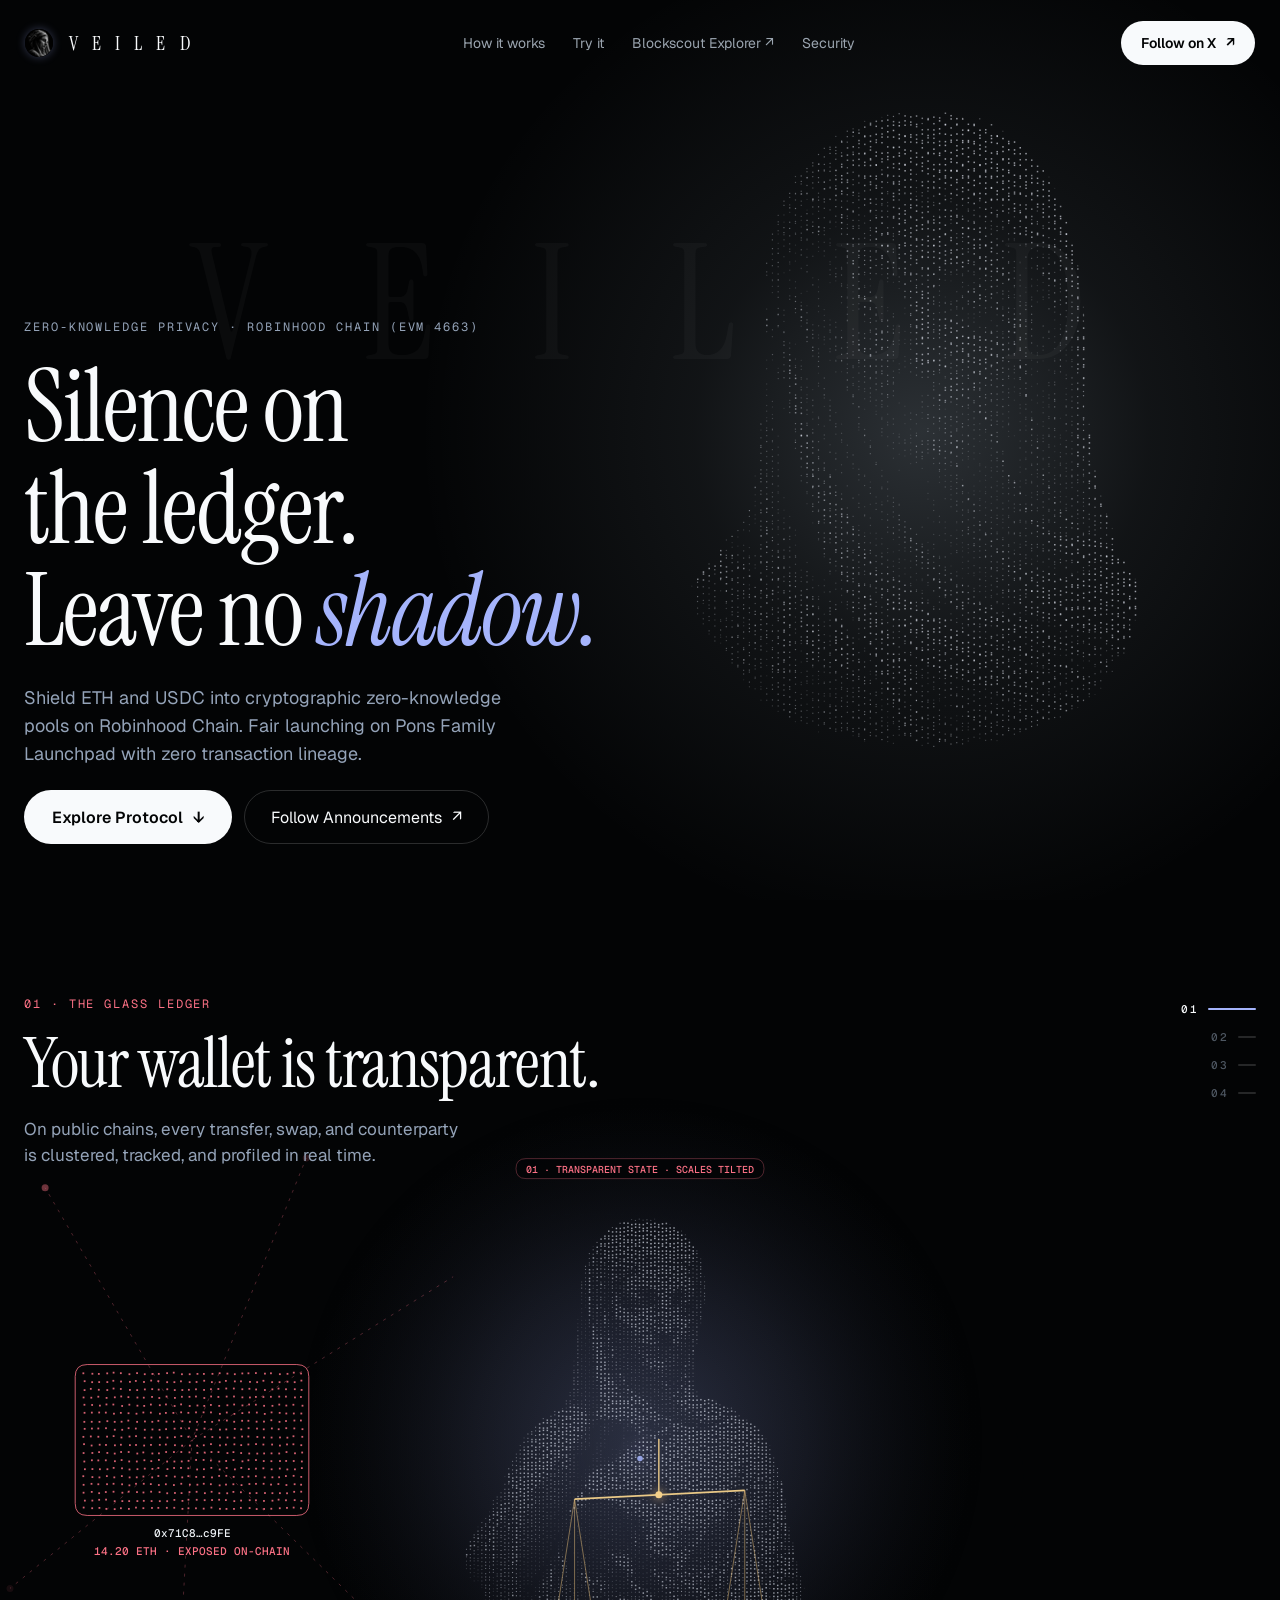
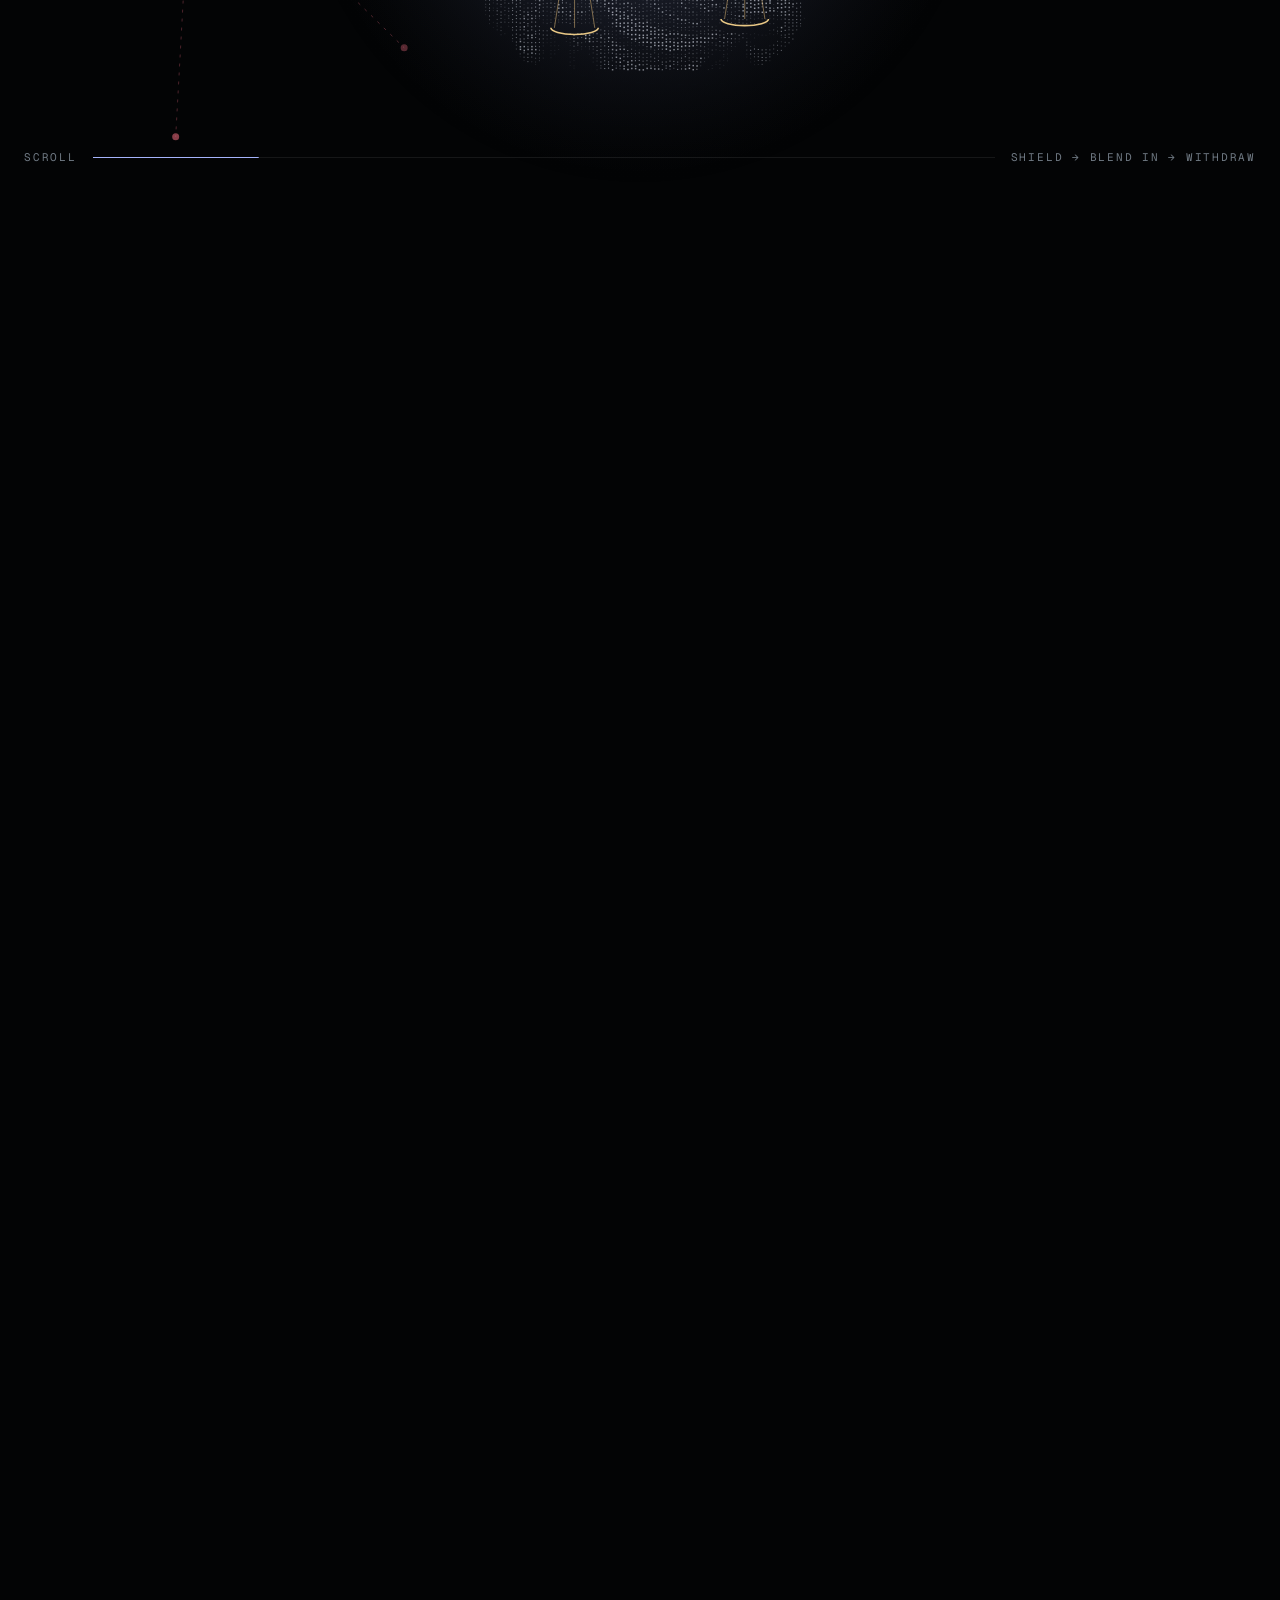
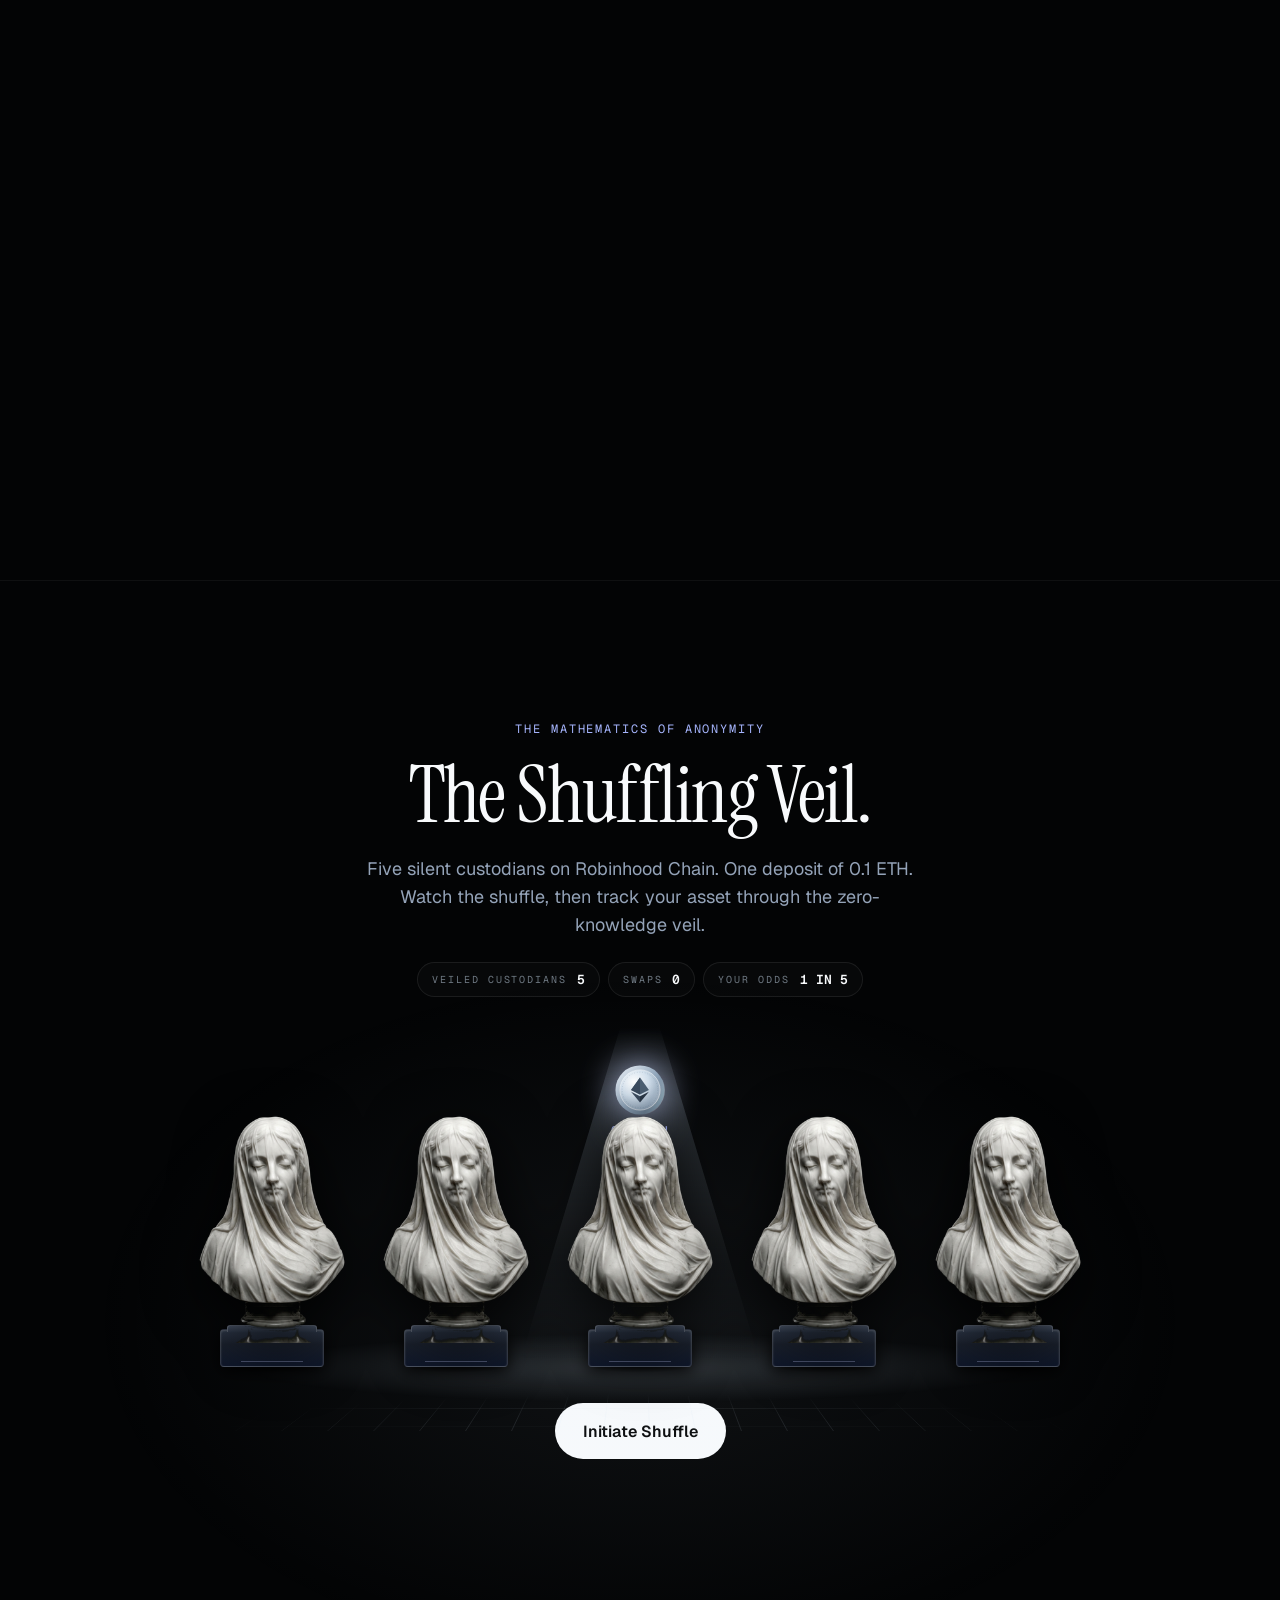
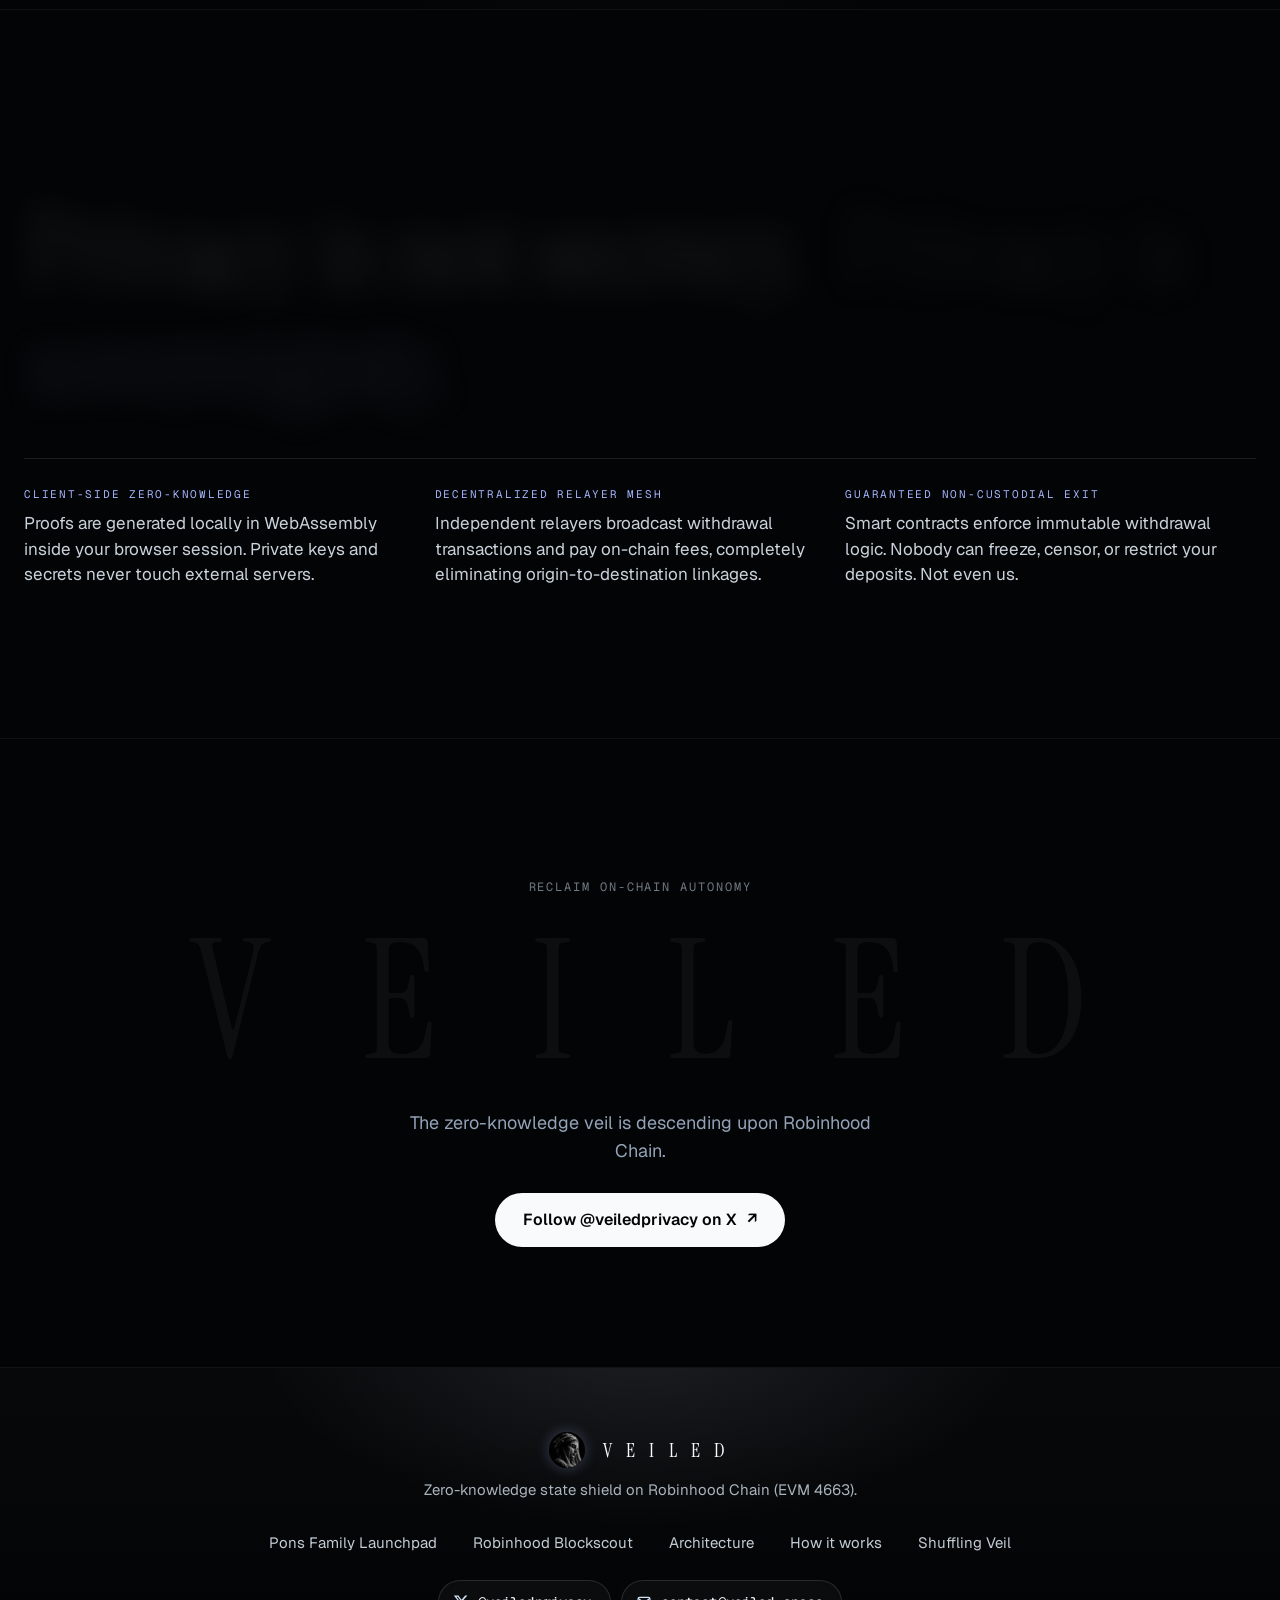
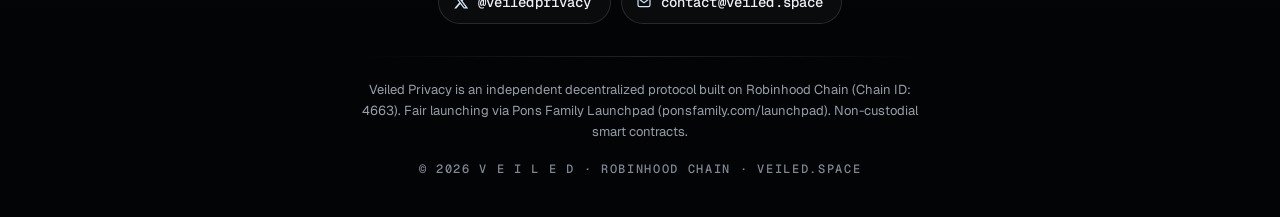
==== commit 495e98cd: "feat(branding): update official logo, multi-resolution favicons, and site brandmarks" ====
--- a/index.html
+++ b/index.html
@@ -5,8 +5,11 @@
 <meta name="viewport" content="width=device-width,initial-scale=1,viewport-fit=cover">
 <title>V E I L E D · Zero-Knowledge State Shield on Robinhood Chain</title>
 <meta name="description" content="Shield ETH and USDC into cryptographic zero-knowledge pools on Robinhood Chain. Fair launching via Pons Family Launchpad. Unlink your transaction lineage with mathematical finality.">
-<link rel="icon" href="./favicon.svg" type="image/svg+xml">
-<link rel="apple-touch-icon" href="/apple-touch-icon.png">
+<link rel="icon" type="image/svg+xml" href="./favicon.svg">
+<link rel="icon" type="image/png" sizes="32x32" href="./assets/favicon-32x32.png">
+<link rel="icon" type="image/png" sizes="16x16" href="./assets/favicon-16x16.png">
+<link rel="shortcut icon" href="./favicon.ico">
+<link rel="apple-touch-icon" sizes="180x180" href="./apple-touch-icon.png">
 <meta name="theme-color" content="#030405">
 <link rel="canonical" href="https://veiled.space/">
 <meta property="og:type" content="website">
@@ -257,11 +260,7 @@
 <body>
 <div class="loader" id="loader" aria-hidden="true">
   <div class="loader-inner">
-    <svg viewBox="0 0 28 28" fill="none">
-      <path class="lh-outer" d="M 5 6 L 10 6 L 14 20 L 18 6 L 23 6 L 23.5 7.8 L 21.2 7.8 L 15.4 23 L 12.6 23 L 6.8 7.8 L 4.5 7.8 Z" fill="#10151F" stroke="#A5B4FC" stroke-width="1.2"/>
-      <path class="lh-void" d="M 10 6 Q 14 13 18 6" stroke="rgba(199,210,254,0.6)" stroke-width="0.8" fill="none"/>
-      <circle class="lh-eye" cx="14" cy="13.5" r="1.5" fill="#FFFFFF"/>
-    </svg>
+    <img class="loader-logo" src="./assets/icon-192.png" width="48" height="48" alt="Veiled" style="border-radius: 50%; box-shadow: 0 0 24px rgba(165,180,252,0.3); margin-bottom: 8px;">
     <div class="loader-word">V E I L E D</div>
     <div class="loader-bar"><span></span></div>
     <div class="loader-status">Entering the dark</div>
@@ -305,18 +304,7 @@
 <header class="nav" id="siteNav">
   <div class="navbar">
     <a class="brand" href="/" aria-label="Veiled home">
-      <svg width="24" height="24" viewBox="0 0 28 28" fill="none" aria-hidden="true">
-        <defs>
-          <linearGradient id="v-nav-mark" x1="0" y1="0" x2="1" y2="1">
-            <stop offset="0%" stop-color="#FFFFFF"/>
-            <stop offset="60%" stop-color="#C7D2FE"/>
-            <stop offset="100%" stop-color="#818CF8"/>
-          </linearGradient>
-        </defs>
-        <path d="M 5 6 L 10 6 L 14 20 L 18 6 L 23 6 L 23.5 7.8 L 21.2 7.8 L 15.4 23 L 12.6 23 L 6.8 7.8 L 4.5 7.8 Z" fill="url(#v-nav-mark)"/>
-        <path d="M 10 6 Q 14 13 18 6" stroke="rgba(199,210,254,0.6)" stroke-width="0.8" fill="none"/>
-        <circle cx="14" cy="13.5" r="1.4" fill="#FFFFFF"/>
-      </svg>
+      <img src="./assets/favicon-32x32.png" width="28" height="28" alt="Veiled" style="border-radius: 50%; object-fit: cover; box-shadow: 0 0 10px rgba(165,180,252,0.3);">
       <span>V E I L E D</span>
     </a>
     <nav class="navlinks" aria-label="Main">
@@ -446,18 +434,7 @@
   <div class="sf-glow" aria-hidden="true"></div>
   <div class="sf-in">
     <a class="sf-brand" href="/" data-site="/" aria-label="Veiled home">
-      <svg width="36" height="36" viewBox="0 0 28 28" fill="none" aria-hidden="true">
-        <defs>
-          <linearGradient id="v-foot-mark" x1="0" y1="0" x2="1" y2="1">
-            <stop offset="0%" stop-color="#FFFFFF"/>
-            <stop offset="60%" stop-color="#C7D2FE"/>
-            <stop offset="100%" stop-color="#818CF8"/>
-          </linearGradient>
-        </defs>
-        <path d="M 5 6 L 10 6 L 14 20 L 18 6 L 23 6 L 23.5 7.8 L 21.2 7.8 L 15.4 23 L 12.6 23 L 6.8 7.8 L 4.5 7.8 Z" fill="url(#v-foot-mark)"/>
-        <path d="M 10 6 Q 14 13 18 6" stroke="rgba(199,210,254,0.6)" stroke-width="0.8" fill="none"/>
-        <circle cx="14" cy="13.5" r="1.4" fill="#FFFFFF"/>
-      </svg>
+      <img src="./assets/icon-192.png" width="36" height="36" alt="Veiled" style="border-radius: 50%; object-fit: cover; box-shadow: 0 0 14px rgba(165,180,252,0.3);">
       <span>V E I L E D</span>
     </a>
     <p class="sf-tag">Zero-knowledge state shield on Robinhood Chain (EVM 4663).</p>
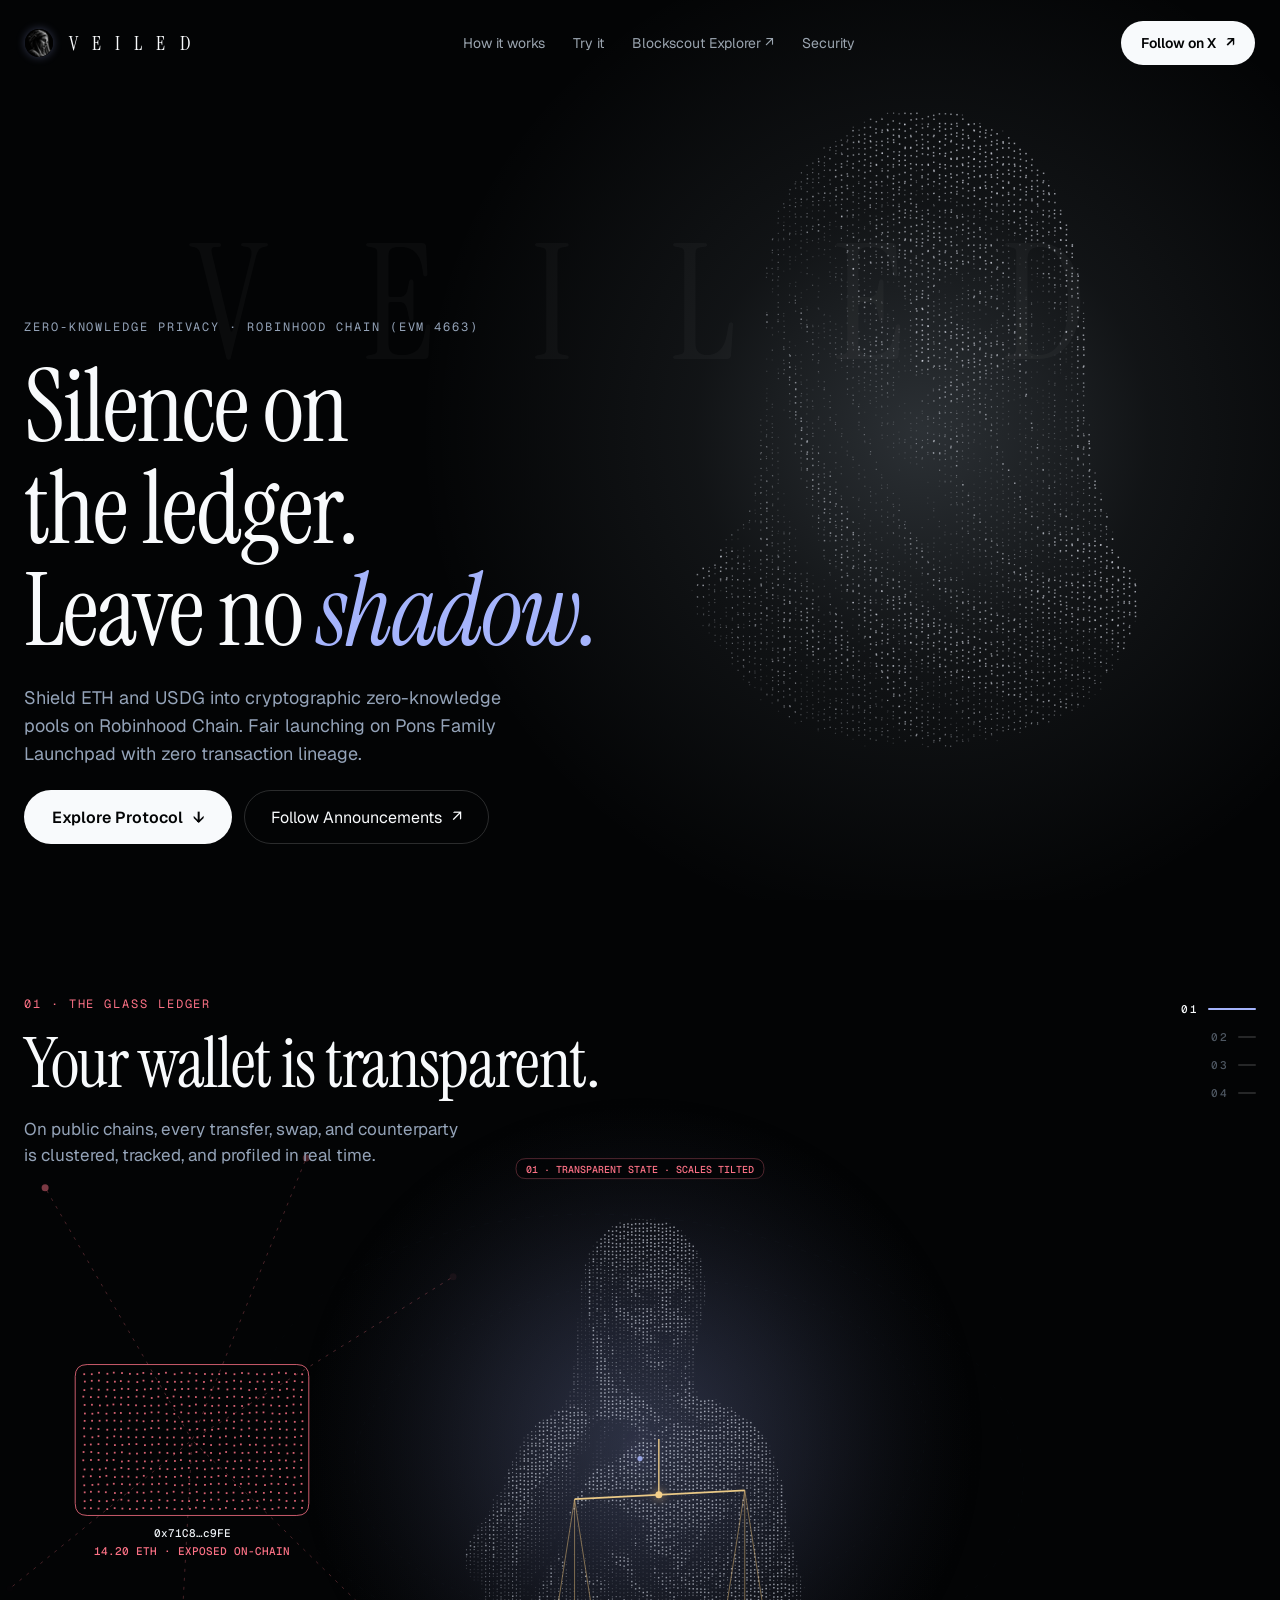
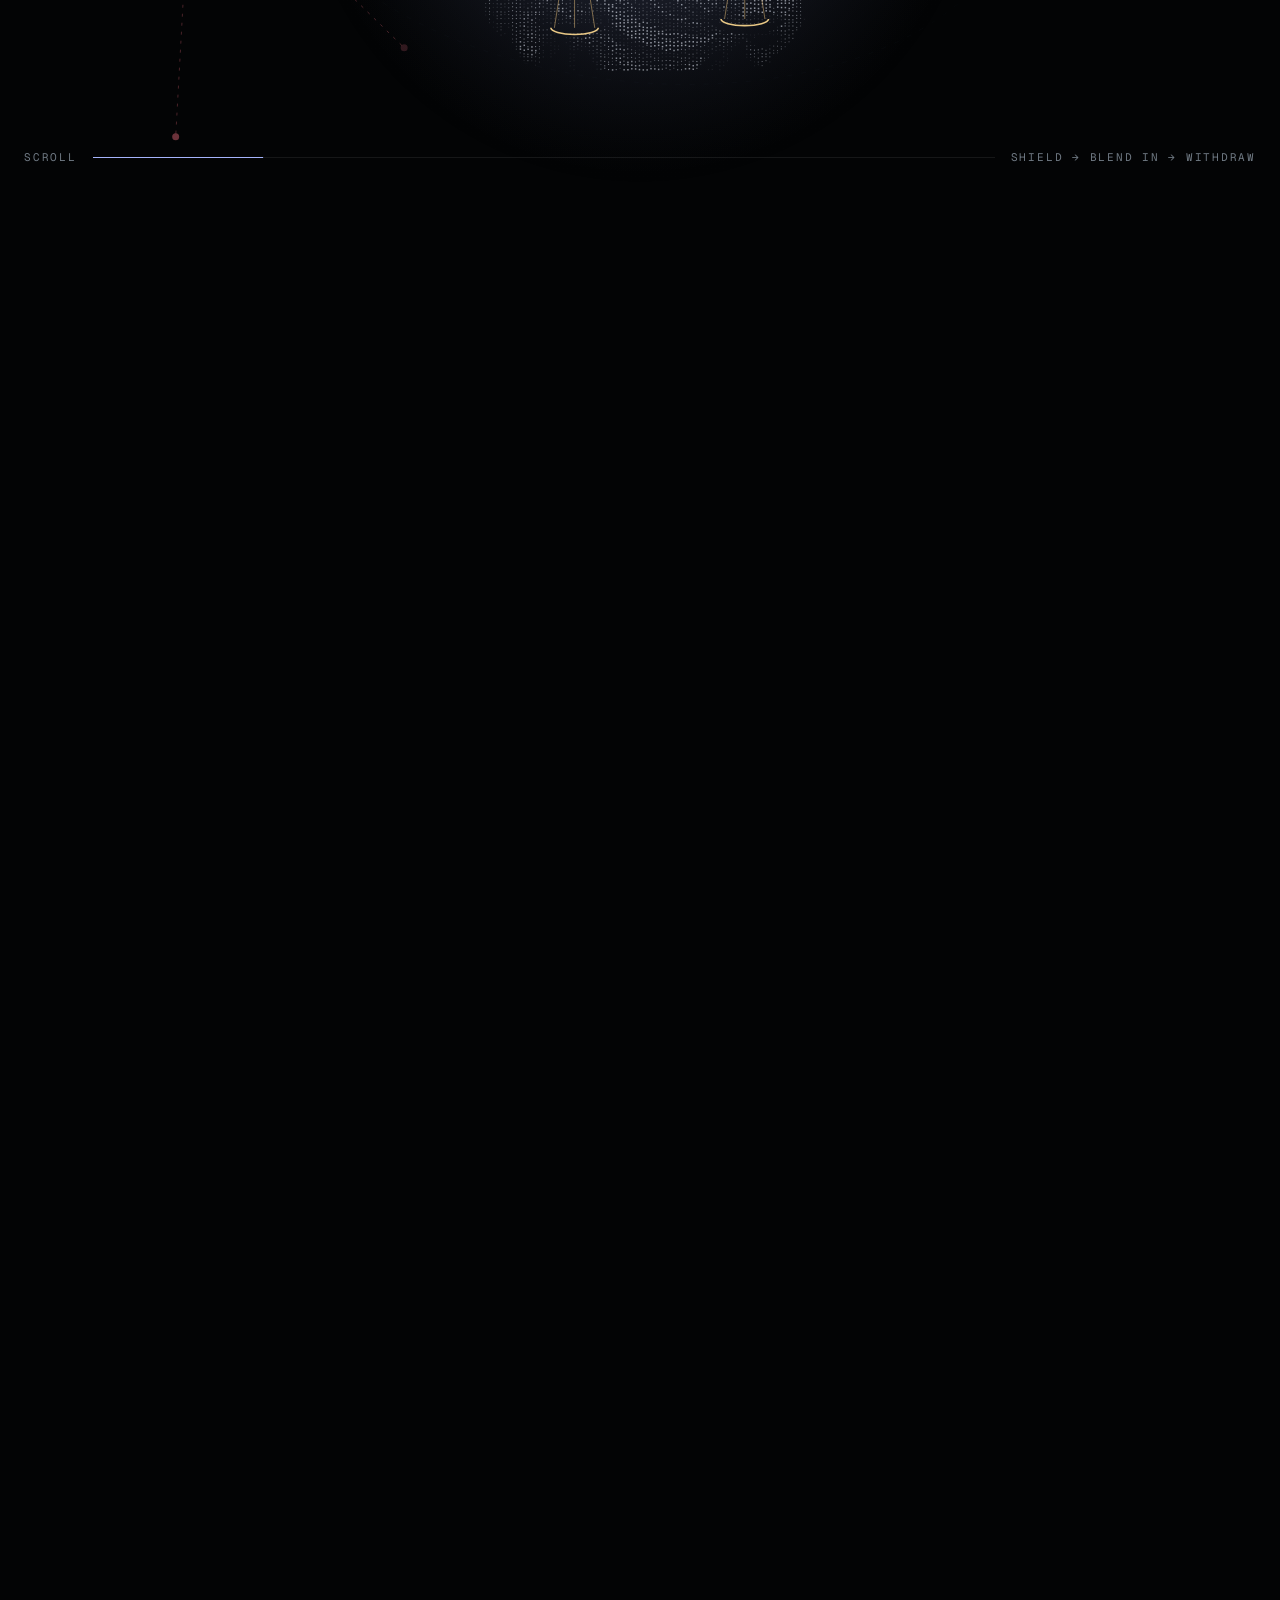
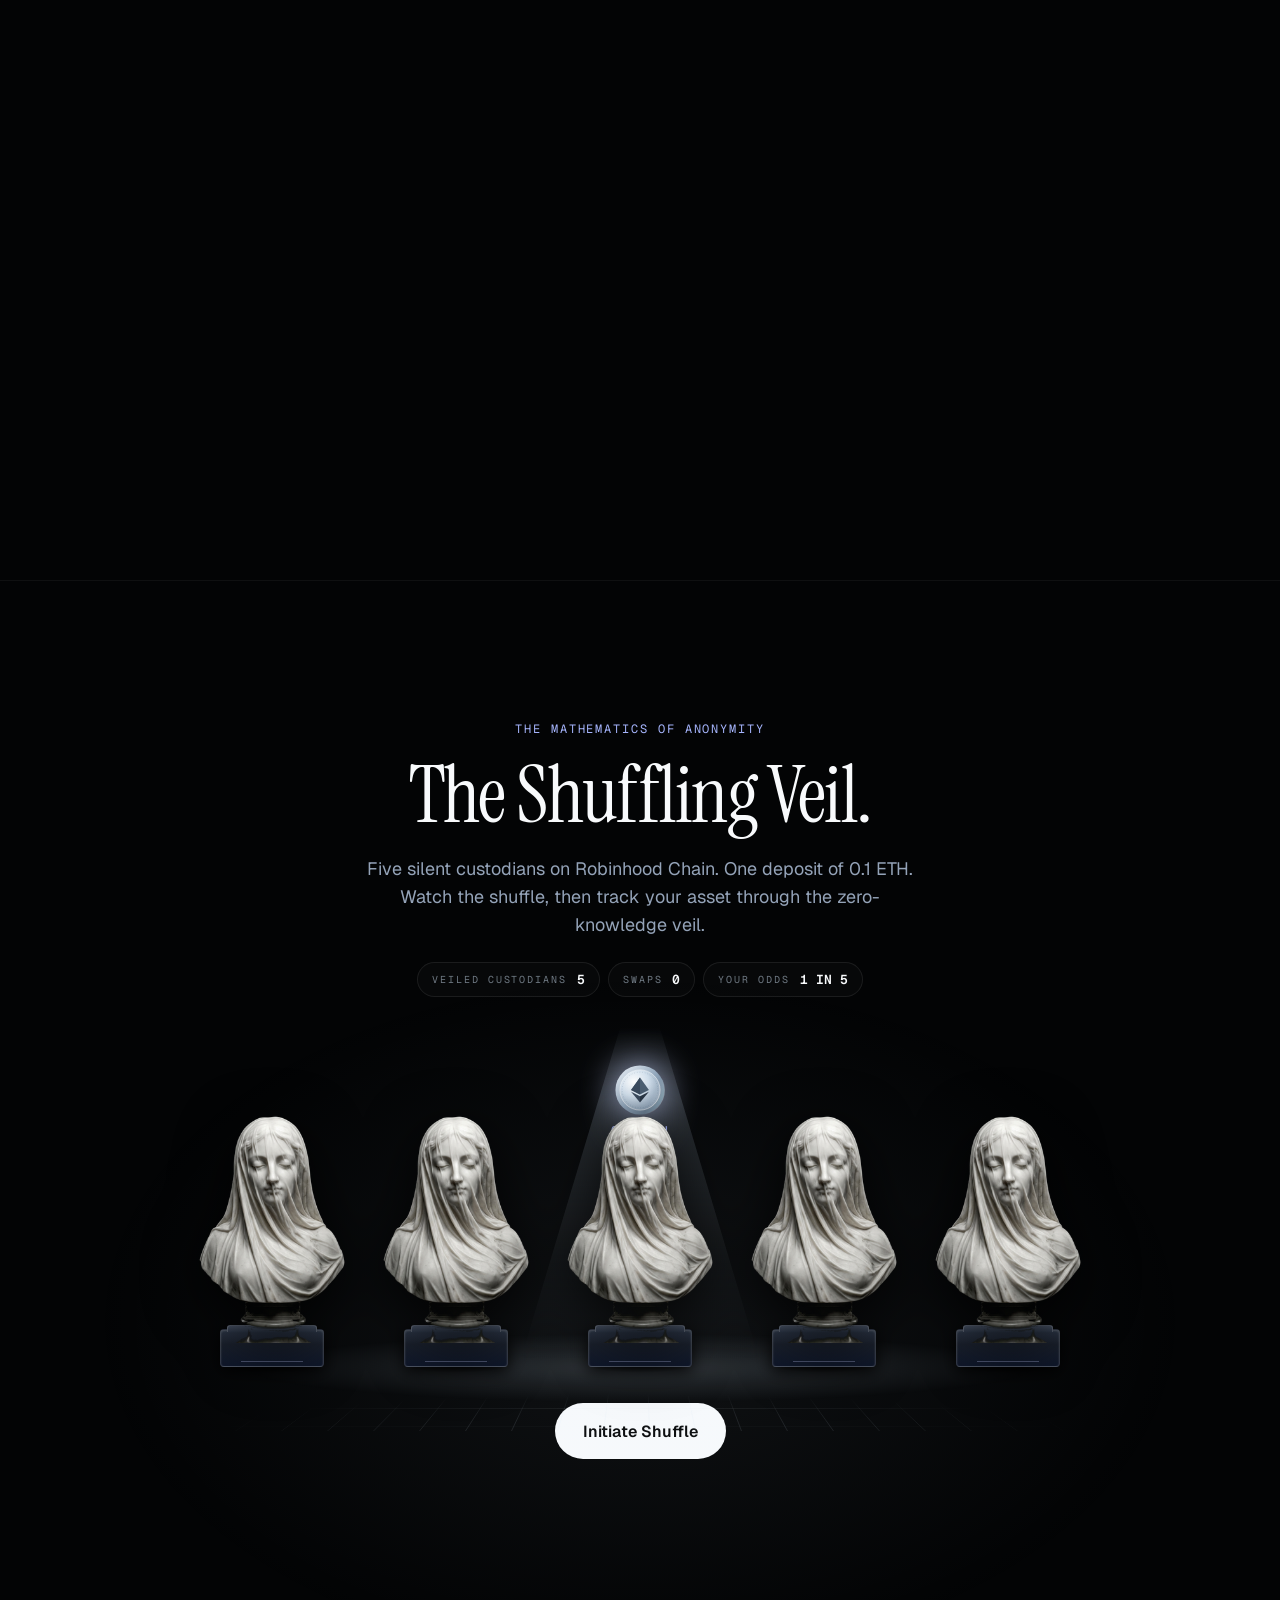
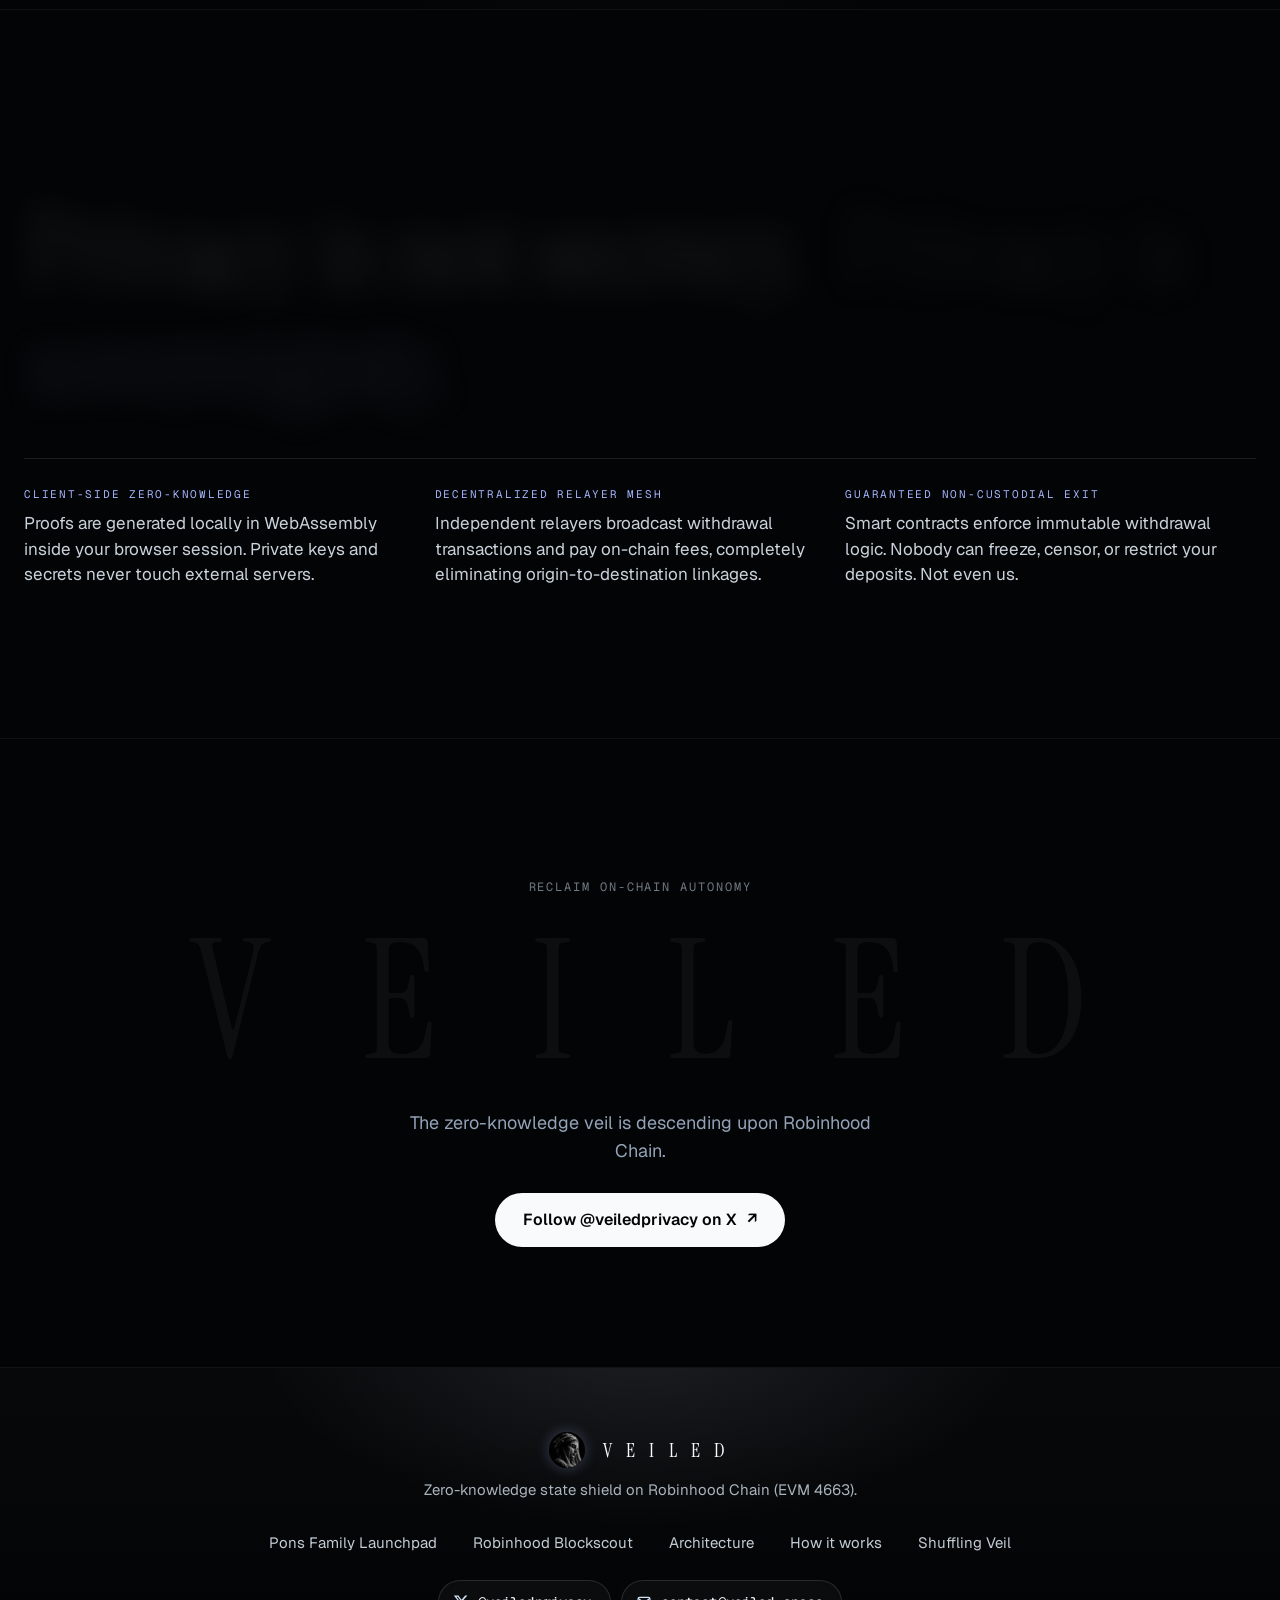
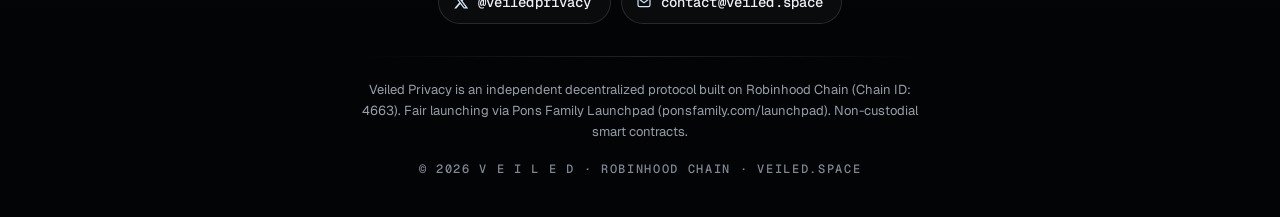
==== commit 4356fc61: "fix(ecosystem): update stablecoin reference from USDC to USDG for Robinhood Chain" ====
--- a/index.html
+++ b/index.html
@@ -4,7 +4,7 @@
 <meta charset="utf-8">
 <meta name="viewport" content="width=device-width,initial-scale=1,viewport-fit=cover">
 <title>V E I L E D · Zero-Knowledge State Shield on Robinhood Chain</title>
-<meta name="description" content="Shield ETH and USDC into cryptographic zero-knowledge pools on Robinhood Chain. Fair launching via Pons Family Launchpad. Unlink your transaction lineage with mathematical finality.">
+<meta name="description" content="Shield ETH and USDG into cryptographic zero-knowledge pools on Robinhood Chain. Fair launching via Pons Family Launchpad. Unlink your transaction lineage with mathematical finality.">
 <link rel="icon" type="image/svg+xml" href="./favicon.svg">
 <link rel="icon" type="image/png" sizes="32x32" href="./assets/favicon-32x32.png">
 <link rel="icon" type="image/png" sizes="16x16" href="./assets/favicon-16x16.png">
@@ -15,17 +15,17 @@
 <meta property="og:type" content="website">
 <meta property="og:site_name" content="V E I L E D">
 <meta property="og:title" content="V E I L E D · Zero-Knowledge State Shield on Robinhood Chain">
-<meta property="og:description" content="Shield ETH and USDC into cryptographic zero-knowledge pools on Robinhood Chain. Fair launching via Pons Family Launchpad. Unlink your transaction lineage with mathematical finality.">
+<meta property="og:description" content="Shield ETH and USDG into cryptographic zero-knowledge pools on Robinhood Chain. Fair launching via Pons Family Launchpad. Unlink your transaction lineage with mathematical finality.">
 <meta property="og:url" content="https://veiled.space/">
 <meta property="og:image" content="https://veiled.space/share.png">
 <meta property="og:image:type" content="image/png">
 <meta property="og:image:width" content="1200">
 <meta property="og:image:height" content="630">
-<meta property="og:image:alt" content="Veiled: Silence on the ledger. Leave no shadow. Private ETH and USDC on Robinhood Chain.">
+<meta property="og:image:alt" content="Veiled: Silence on the ledger. Leave no shadow. Private ETH and USDG on Robinhood Chain.">
 <meta name="twitter:card" content="summary_large_image">
 <meta name="twitter:site" content="@veiledprivacy">
 <meta name="twitter:title" content="V E I L E D · Zero-Knowledge State Shield on Robinhood Chain">
-<meta name="twitter:description" content="Shield ETH and USDC into cryptographic zero-knowledge pools on Robinhood Chain. Fair launching via Pons Family Launchpad. Unlink your transaction lineage with mathematical finality.">
+<meta name="twitter:description" content="Shield ETH and USDG into cryptographic zero-knowledge pools on Robinhood Chain. Fair launching via Pons Family Launchpad. Unlink your transaction lineage with mathematical finality.">
 <meta name="twitter:image" content="https://veiled.space/share.png">
 
 <link rel="preconnect" href="https://fonts.googleapis.com">
@@ -338,7 +338,7 @@
       <div class="hero-main">
         <span class="mono rise d1" style="color:var(--soft)">Zero-Knowledge Privacy · Robinhood Chain (EVM 4663)</span>
         <h1 class="rise d2">Silence on the ledger.<br>Leave no <em>shadow.</em></h1>
-        <p class="rise d3">Shield ETH and USDC into cryptographic zero-knowledge pools on Robinhood Chain. Fair launching on Pons Family Launchpad with zero transaction lineage.</p>
+        <p class="rise d3">Shield ETH and USDG into cryptographic zero-knowledge pools on Robinhood Chain. Fair launching on Pons Family Launchpad with zero transaction lineage.</p>
         <div class="row rise d4">
           <a class="btn" href="#story">Explore Protocol <span class="bob">↓</span></a>
           <a class="ghost" href="https://x.com/veiledprivacy" target="_blank" rel="noopener">Follow Announcements <span class="arr">↗</span></a>
@@ -360,7 +360,7 @@
           <div class="phase" data-i="1">
             <span class="mono">02 · Cryptographic Shield</span>
             <h2>Sever on-chain lineage.</h2>
-            <p>A single client-side zero-knowledge proof deposits your ETH or USDC on Robinhood Chain into the Merkle accumulator pool. That is the last trace anyone sees.</p>
+            <p>A single client-side zero-knowledge proof deposits your ETH or USDG on Robinhood Chain into the Merkle accumulator pool. That is the last trace anyone sees.</p>
           </div>
           <div class="phase" data-i="2">
             <span class="mono">03 · Anonymity Swarm</span>
